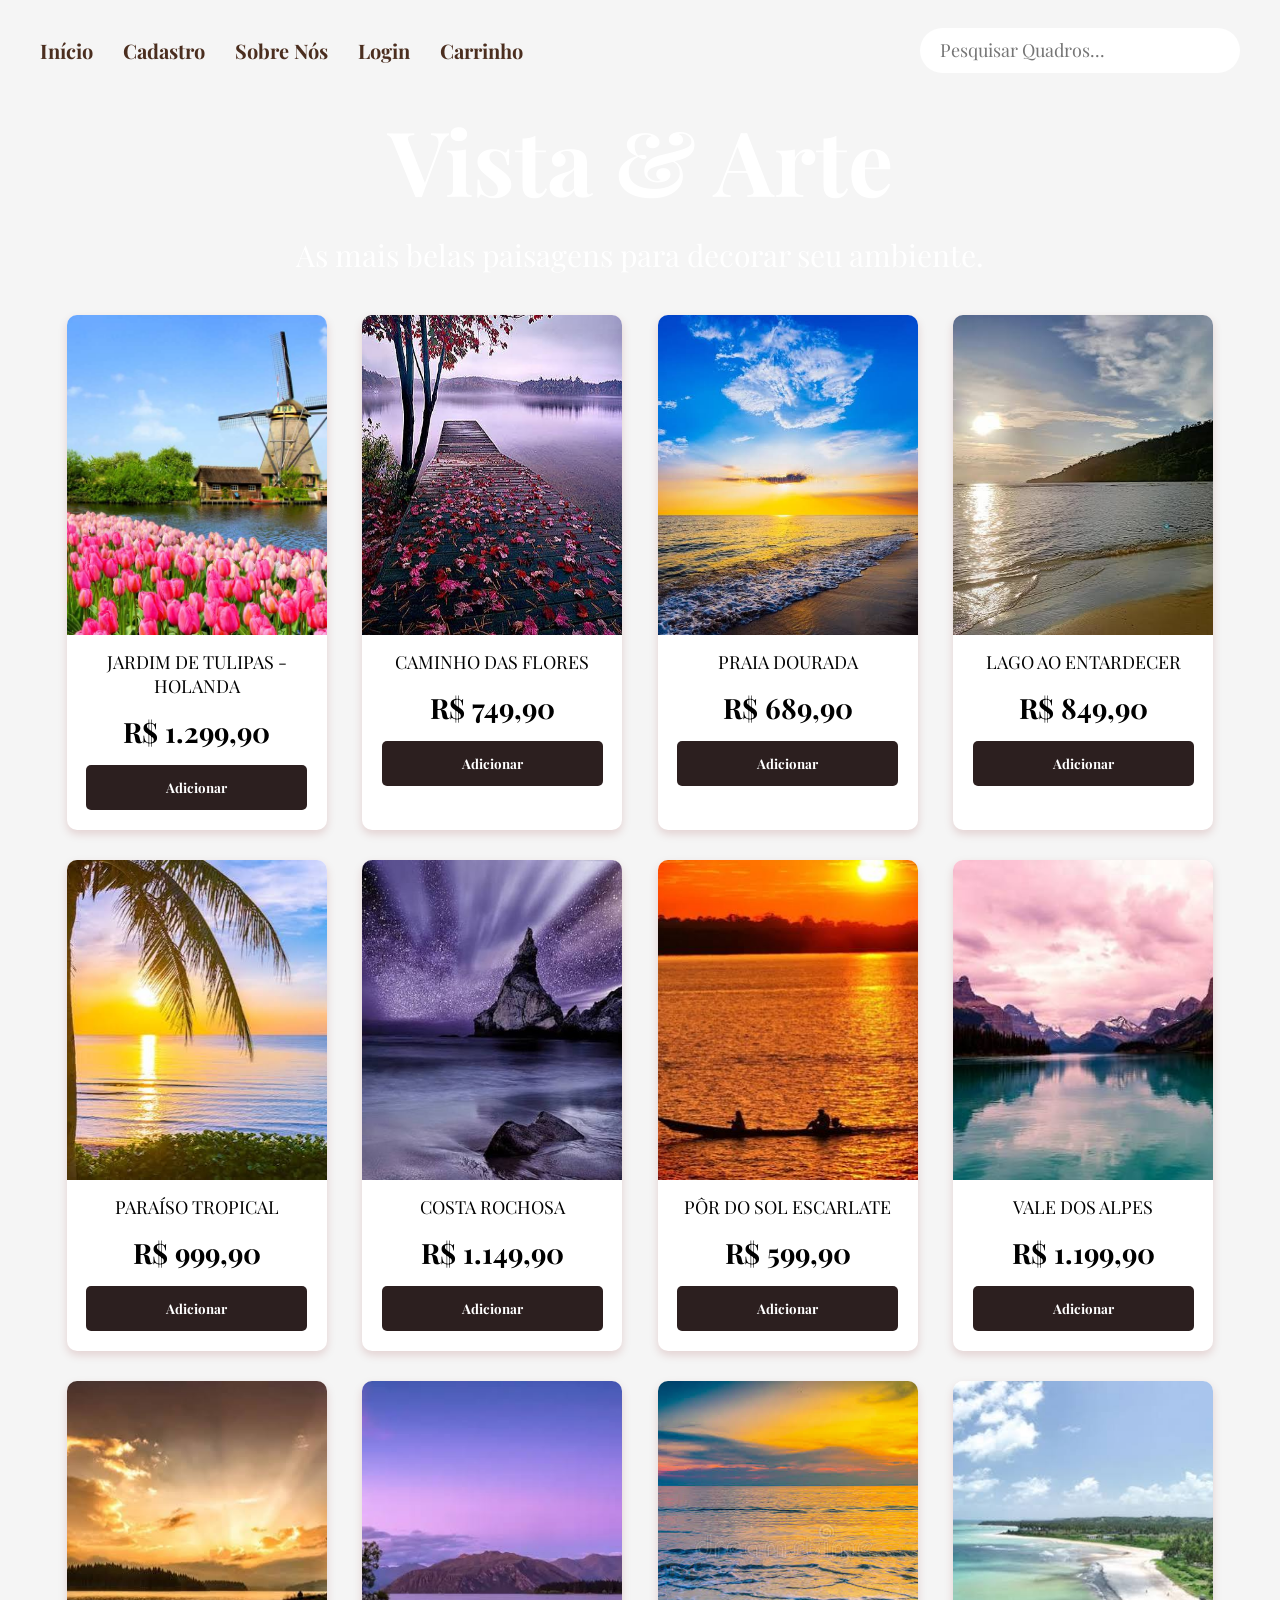
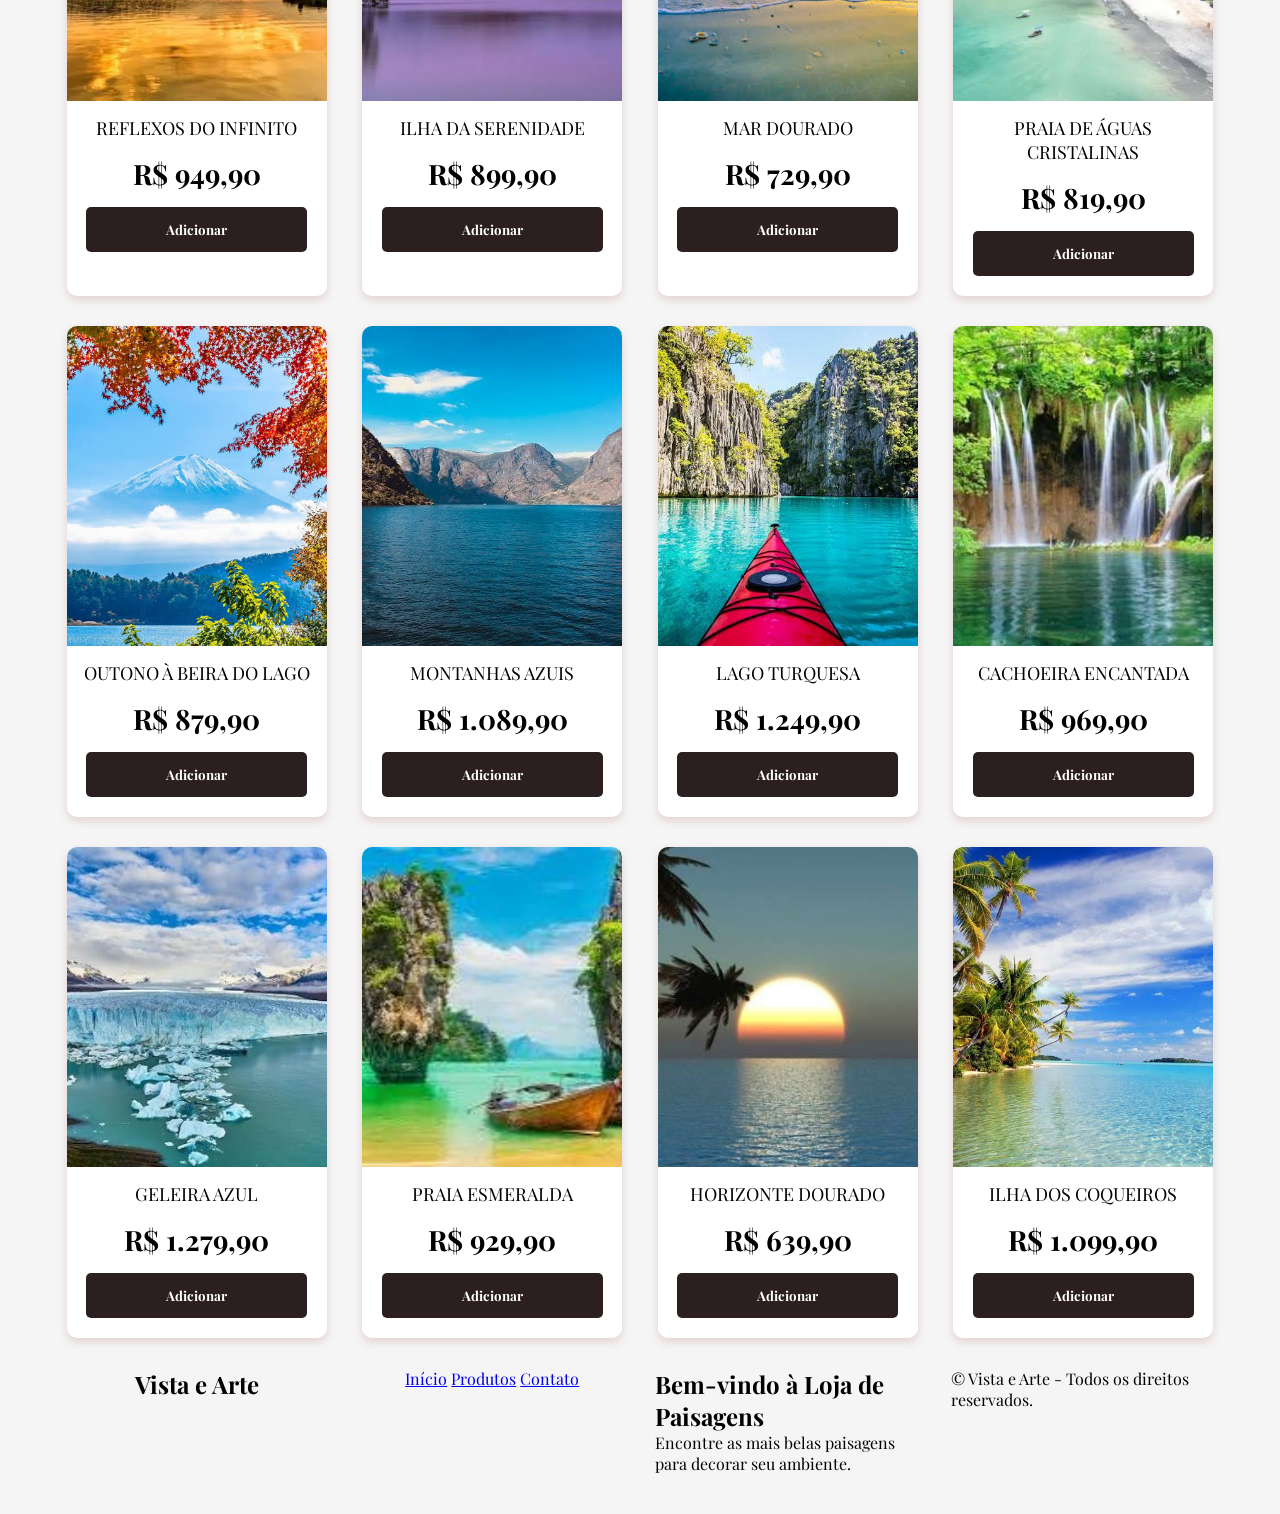
==== index.html @ 089084d5 "Resolvendo conflitos" ====
<!DOCTYPE html>
<html lang="pt-BR">

<head>
    <meta charset="UTF-8">
    <meta name="viewport" content="width=device-width, initial-scale=1.0">
    <title>Vista & Arte</title>

    <link rel="stylesheet" href="css/style_estrutura_pagina.css">
</head>

<body>

    <header id="cabecalho">

        
        <nav>
            <ul>
                <li><a href="index.html">Início</a></li>
                <li><a href="paginas/cadastro.html">Cadastro</a></li>
                <li><a href="paginas/sobrenos.html">Sobre Nós</a></li>
                <li><a href="paginas/login.html">Login</a></li>
                <li><a href="paginas/Carrinho.html">Carrinho</a></li>
            </ul>
        </nav>

        <div class="pesquisa-header">
            <input
                type="text"
                class="input-pesquisa"
                placeholder="Pesquisar Quadros...">
        </div>

    </header>

    <!-- Banner -->
    <section id="pesquisa">

        <div class="texto-banner">
            <h2>Vista & Arte</h2>
            <p>As mais belas paisagens para decorar seu ambiente.</p>
        </div>

    </section>

    <main>

        <section id="cards">
         
            <div class="card">
                <img src="imagens/Jardim de tulipas Holanda.jpg" alt="Jardim de Tulipas - Holanda">
                <p>Jardim de Tulipas - Holanda</p>
                <h2>R$ 1.299,90</h2>
                <button class="btn-add">Adicionar</button>
            </div>
            
            <div class="card">
                <img src="imagens/Caminho das Flores.jpg" alt="Caminho das Flores">
                <p>Caminho das Flores</p>
                <h2>R$ 749,90</h2>
                <button class="btn-add">Adicionar</button>
            </div>
            
            <div class="card">
                <img src="imagens/Praia Dourada.jpg" alt="Praia Dourada">
                <p>Praia Dourada</p>
                <h2>R$ 689,90</h2>
                <button class="btn-add">Adicionar</button>
            </div>
            
            <div class="card">
                <img src="imagens/Lago ao Entardecer.jpg" alt="Lago ao Entardecer">
                <p>Lago ao Entardecer</p>
                <h2>R$ 849,90</h2>
                <button class="btn-add">Adicionar</button>
            </div>
            
            <div class="card">
                <img src="imagens/Paraíso Tropical.jpg" alt="Paraíso Tropical">
                <p>Paraíso Tropical</p>
                <h2>R$ 999,90</h2>
                <button class="btn-add">Adicionar</button>
            </div>
            
            <div class="card">
                <img src="imagens/Costa Rochosa.jpg" alt="Costa Rochosa">
                <p>Costa Rochosa</p>
                <h2>R$ 1.149,90</h2>
                <button class="btn-add">Adicionar</button>
            </div>
            <div class="card">
                <img src="imagens/Pôr do Sol Escarlate.jpg" alt="Pôr do Sol Escarlate">
                <p>Pôr do Sol Escarlate</p>
                <h2>R$ 599,90</h2>
                <button class="btn-add">Adicionar</button>
            </div>
            
            <div class="card">
                <img src="imagens/Vale dos Alpes.jpg" alt="Vale dos Alpes">
                <p>Vale dos Alpes</p>
                <h2>R$ 1.199,90</h2>
                <button class="btn-add">Adicionar</button>
            </div>
            
            <div class="card">
                <img src="imagens/Reflexos do Infinito.jpg" alt="Reflexos do Infinito">
                <p>Reflexos do Infinito</p>
                <h2>R$ 949,90</h2>
                <button class="btn-add">Adicionar</button>
            </div>
            
            <div class="card">
                <img src="imagens/Ilha da Serenidade.jpg" alt="Ilha da Serenidade">
                <p>Ilha da Serenidade</p>
                <h2>R$ 899,90</h2>
                <button class="btn-add">Adicionar</button>
            </div>
            
            <div class="card">
                <img src="imagens/Mar Dourado.jpg" alt="Mar Dourado">
                <p>Mar Dourado</p>
                <h2>R$ 729,90</h2>
                <button class="btn-add">Adicionar</button>
            </div>
            
            <div class="card">
                <img src="imagens/Praia de Águas Cristalinas.jpg" alt="Praia de Águas Cristalinas">
                <p>Praia de Águas Cristalinas</p>
                <h2>R$ 819,90</h2>
                <button class="btn-add">Adicionar</button>
            </div>
            
            <div class="card">
                <img src="imagens/Outono à Beira do Lago.jpg" alt="Outono à Beira do Lago">
                <p>Outono à Beira do Lago</p>
                <h2>R$ 879,90</h2>
                <button class="btn-add">Adicionar</button>
            </div>
            
            <div class="card">
                <img src="imagens/Montanhas Azuis.jpg" alt="Montanhas Azuis">
                <p>Montanhas Azuis</p>
                <h2>R$ 1.089,90</h2>
                <button class="btn-add">Adicionar</button>
            </div>
            
            <div class="card">
                <img src="imagens/Lago Turquesa.jpg" alt="Lago Turquesa">
                <p>Lago Turquesa</p>
                <h2>R$ 1.249,90</h2>
                <button class="btn-add">Adicionar</button>
            </div>
            
            <div class="card">
                <img src="imagens/Cachoeira Encantada.jpg" alt="Cachoeira Encantada">
                <p>Cachoeira Encantada</p>
                <h2>R$ 969,90</h2>
                <button class="btn-add">Adicionar</button>
            </div>
            
            <div class="card">
                <img src="imagens/Geleira Azul.jpg" alt="Geleira Azul">
                <p>Geleira Azul</p>
                <h2>R$ 1.279,90</h2>
                <button class="btn-add">Adicionar</button>
            </div>
            
            <div class="card">
                <img src="imagens/Praia Esmeralda.jpg" alt="Praia Esmeralda">
                <p>Praia Esmeralda</p>
                <h2>R$ 929,90</h2>
                <button class="btn-add">Adicionar</button>
            </div>
            
            <div class="card">
                <img src="imagens/Horizonte Dourado.jpg" alt="Horizonte Dourado">
                <p>Horizonte Dourado</p>
                <h2>R$ 639,90</h2>
                <button class="btn-add">Adicionar</button>
            </div>
            
            <div class="card">
                <img src="imagens/Ilha dos Coqueiros.jpg" alt="Ilha dos Coqueiros">
                <p>Ilha dos Coqueiros</p>
                <h2>R$ 1.099,90</h2>
                <button class="btn-add">Adicionar</button>
            </div>
           
            
            <h1>Vista e Arte</h1>

            <nav>
                <a href="#">Início</a>
                <a href="#">Produtos</a>
                <a href="#">Contato</a>
            </nav>
            </header>

            <main>
                <section class="banner">
                    <h2>Bem-vindo à Loja de Paisagens</h2>
                    <p>Encontre as mais belas paisagens para decorar seu ambiente.</p>
                </section>

                <section class="produtos">
                </section>
            </main>

            <footer>
                <p>&copy; Vista e Arte - Todos os direitos reservados.</p>
            </footer>

            <script src="js/script.js"></script>
</body>

</html>
---- css/style_estrutura_pagina.css ----
/* IMPORTANDO A FONTE DO GOOGLE */
@import url('https://fonts.googleapis.com/css2?family=Playfair+Display:wght@400;700&display=swap');

/* CONFIGURAÇÕES GERAIS */
*{
    margin: 0;
    padding: 0;
    box-sizing: border-box;
    font-family: "Playfair Display", serif;
}

/* VARIÁVEIS */
:root{
    --cor01:#2c1f1f;
    --cor02:#575b99;
    --cor03:#4b32a3;
    --branca:#ffffff;
}

/* BODY */
body{
    background-color: #f5f5f5;
}

/* CONTAINER PRINCIPAL */
#geral{
    width: 100%;
    display: flex;
    flex-direction: column;
    align-items: center;
}

/* CABEÇALHO */
#cabecalho{
    width: 100%;
    height: 100px;
    padding: 20px 40px;
    display: flex;
    justify-content: space-between;
    align-items: center;
}

/* MENU */
#menu ul{
    display: flex;
    align-items: center;
    gap: 30px;
    list-style: none;
}

#menu ul img{
    width: 25px;
    height: 25px;
}

#menu a{
    text-decoration: none;
    color: var(--cor01);
    text-transform: uppercase;
    font-size: 1.1em;
    font-weight: bold;
}

#menu a:hover{
    color: var(--cor03);
}

;
#pesquisa{
    width: 100%;
    height: 300px;
    background: rgb(45, 85, 72);

    display: flex;
    justify-content: center;
    align-items: center;
    flex-direction: column;
}
.texto-banner{
    text-align: center;
}

.texto-banner h2{
    color: white;
    font-size: 90px;
    font-weight: bold;
    margin-bottom: 15px;
}

.texto-banner p{
    color: white;
    font-size: 30px;
}

/* CARDS */
#cards{
    width: 90%;
    max-width: 1400px;
    margin: 40px auto;

    display: grid;
    grid-template-columns: repeat(4,1fr);
    gap: 30px;

    justify-items: center;
}

/* CARD */
.card{
    width: 260px;
    background: rgb(255, 255, 255);
    border-radius: 10px;
    overflow: hidden;
    box-shadow: 0 4px 10px rgba(126, 10, 10, 0.15);
    transition: .3s;

    display: flex;
    flex-direction: column;
    align-items: center;
}

.card:hover{
    transform: translateY(-5px);
}

/* IMAGENS */
.card img{
    width: 100%;
    height: 320px;
    object-fit: cover;
    display: block;
}

/* NOME */
.card p{
    width: 100%;
    padding: 15px;
    text-align: center;
    font-size: 18px;
    text-transform: uppercase;
}

/* PREÇO */
.card h2{
    color: #000;
    margin-bottom: 15px;
    font-size: 28px;
}

/* BOTÃO */
.card button{
    width: 85%;
    height: 45px;
    margin-bottom: 20px;
    border: none;
    border-radius: 5px;
    background: var(--cor01);
    color: white;
    font-weight: bold;
    cursor: pointer;
    transition: .3s;
}

.card button:hover{
    background: var(--cor03);
}

/* RODAPÉ */
#rodape{
    width: 100%;
    height: 180px;
    margin-top: 40px;
    background: rgb(78, 83, 90);

    display: flex;
    justify-content: center;
    align-items: center;

    color: rgb(255, 255, 255);
    font-size: 20px;
}
header h1{
    text-align: center;
    font-size: 50px;
    color: #4b2e1f;
    margin: 20px 0;
}
nav ul{
    display: flex;
    justify-content: center;
    list-style: none;
    gap: 30px;
}

nav ul li a{
    text-decoration: none;
    color: #4b2e1f;
    font-size: 20px;
    font-weight: bold;
}
.pesquisa-header input{
    width: 320px;
    height: 45px;
    padding: 10px 20px;
    border: none;
    border-radius: 30px;
    font-size: 18px;
    outline: none;
}
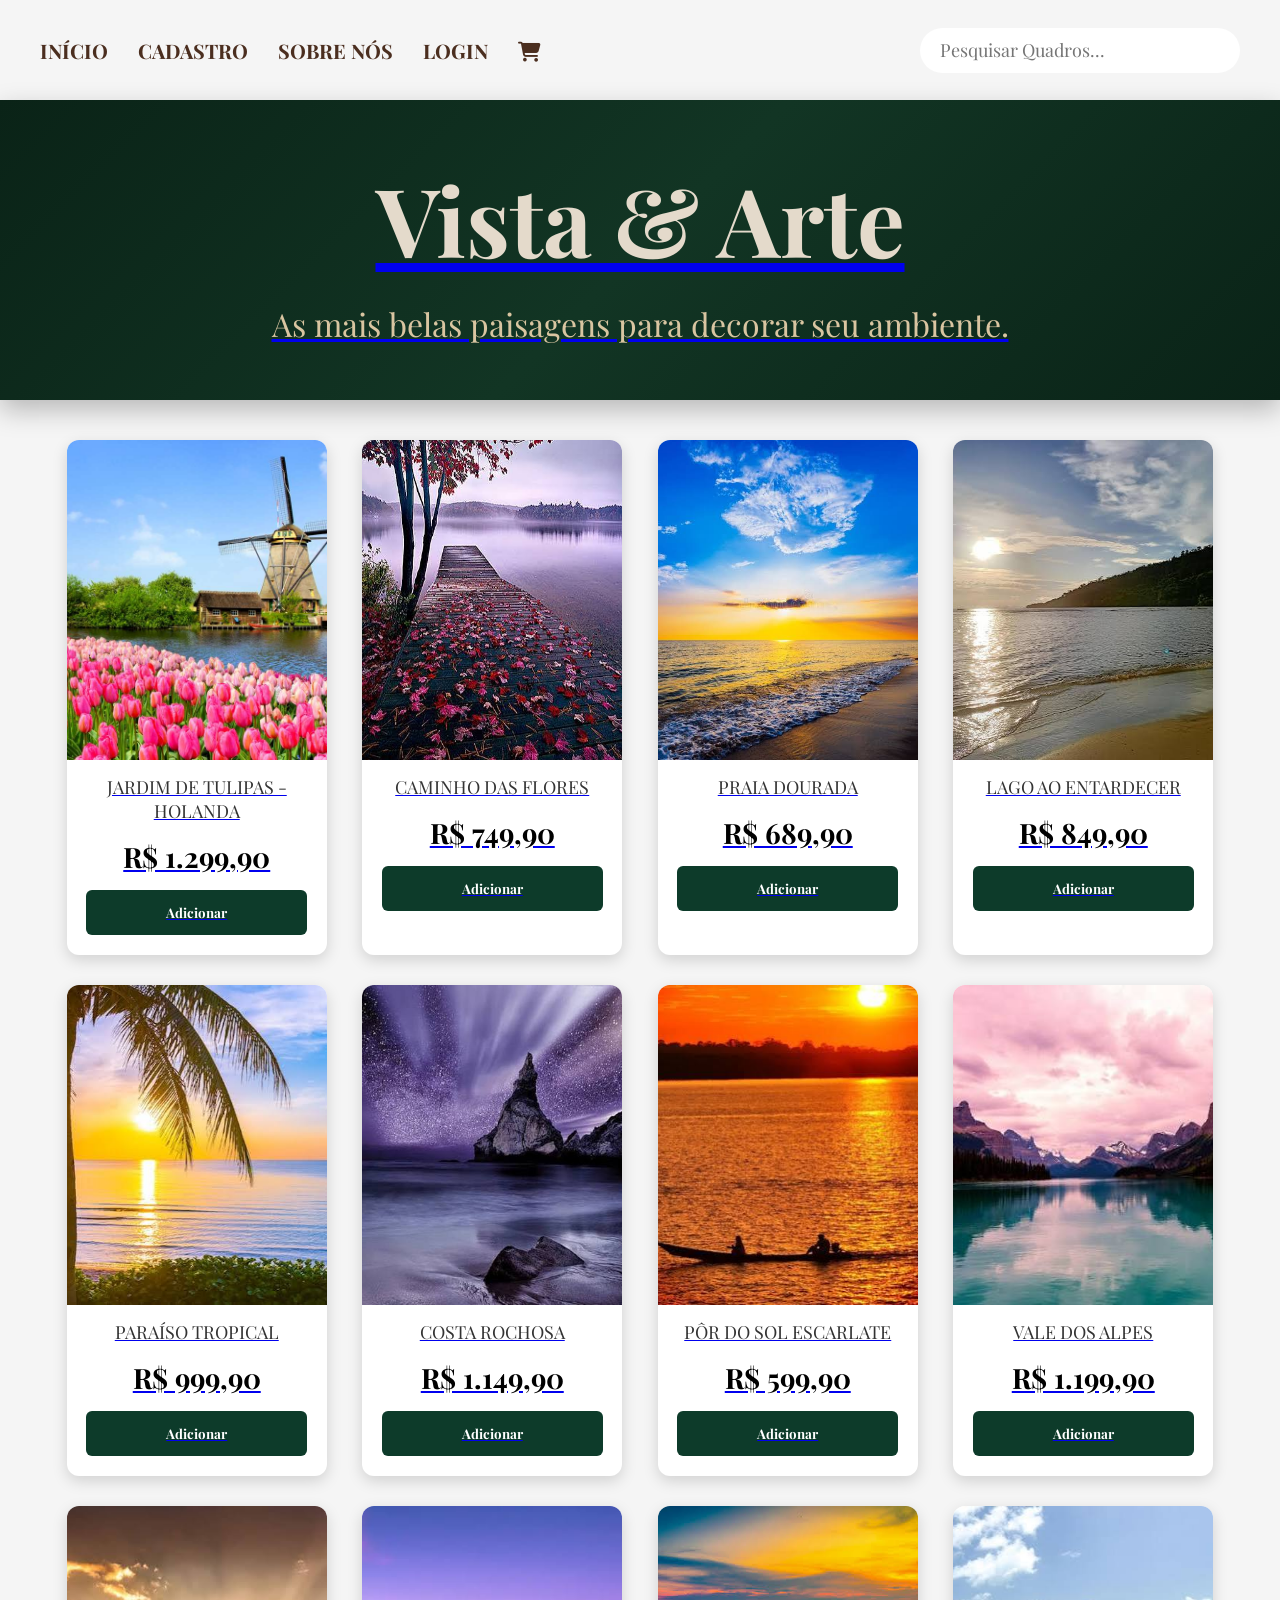
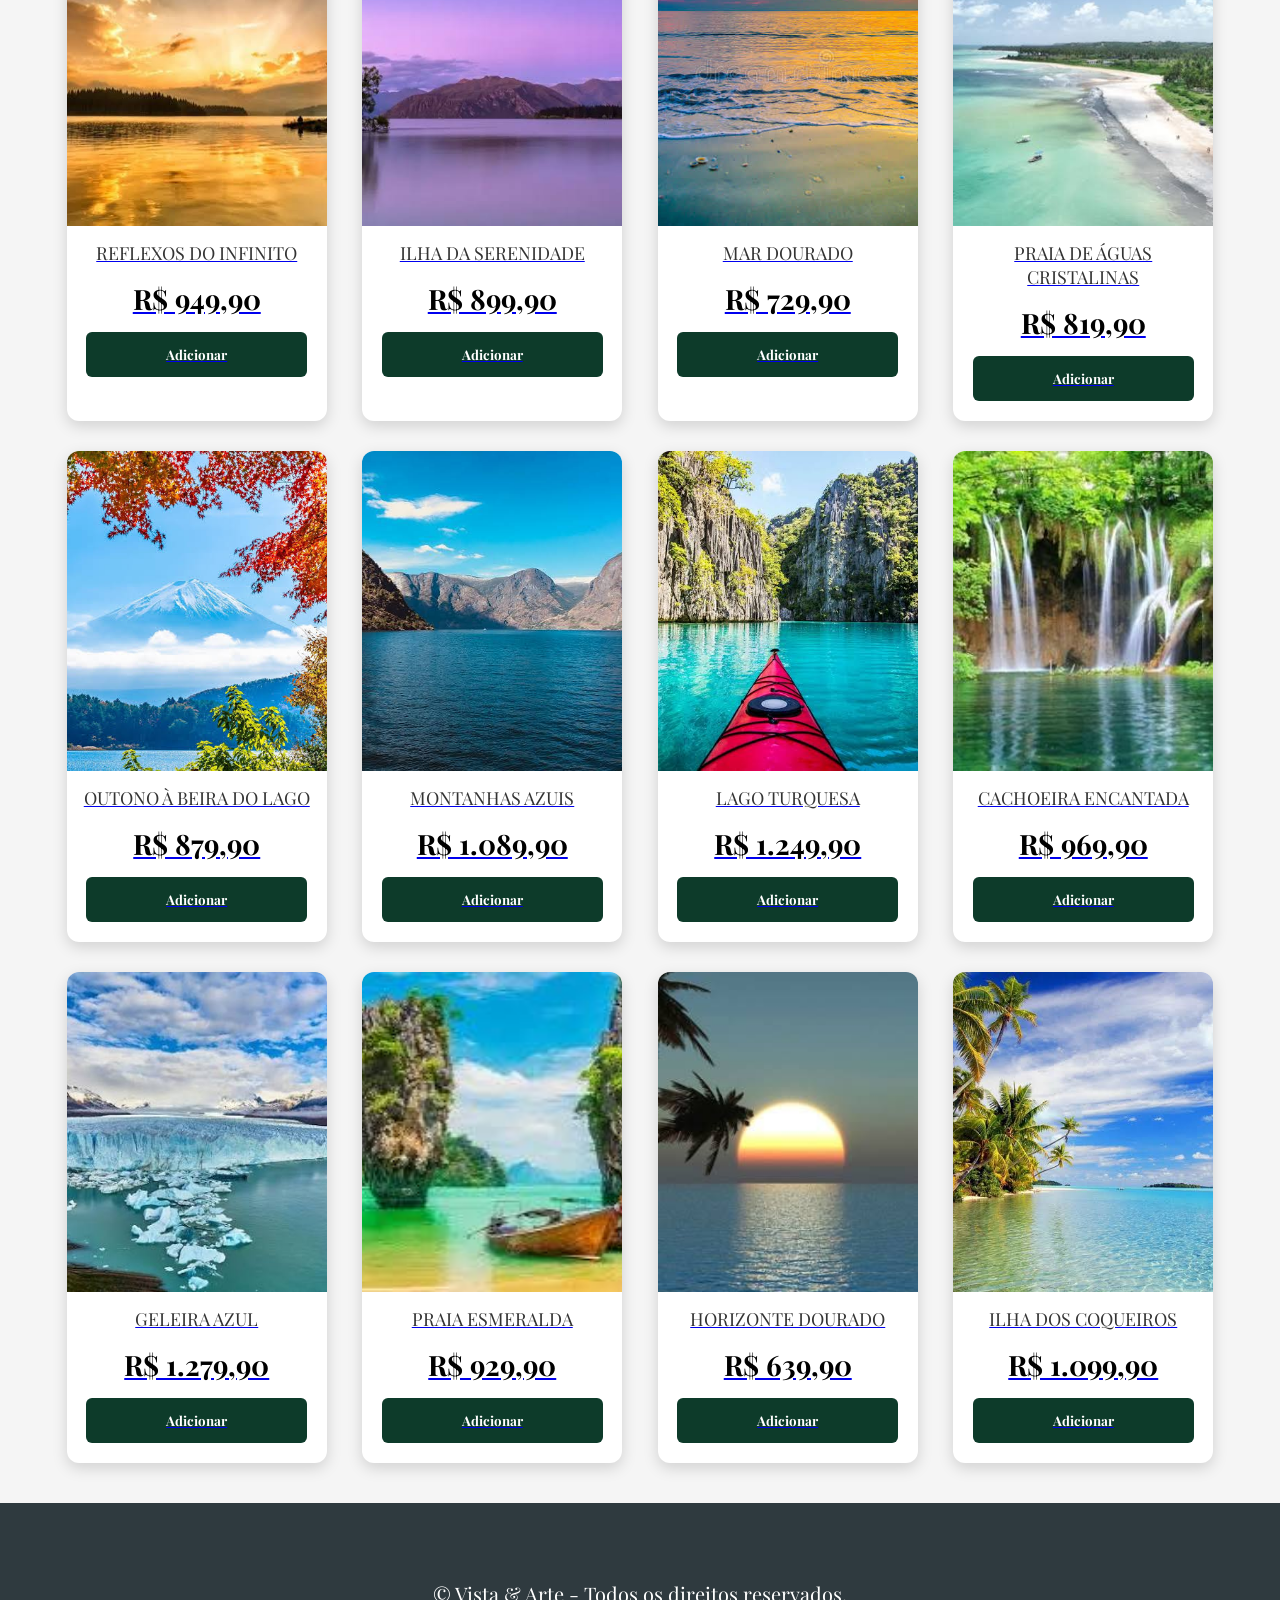
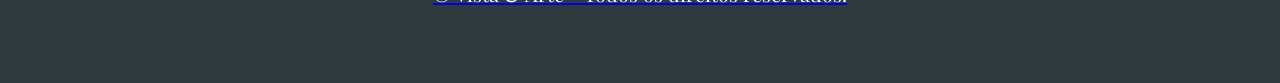
==== commit 6938ad34: "criado textos e alteraoes concluidas" ====
--- a/index.html
+++ b/index.html
@@ -7,20 +7,28 @@
     <title>Vista & Arte</title>
 
     <link rel="stylesheet" href="css/style_estrutura_pagina.css">
+    <link rel="stylesheet" href="https://cdnjs.cloudflare.com/ajax/libs/font-awesome/6.7.2/css/all.min.css">
 </head>
 
+</head>
+
 <body>
 
+    <!-- CABEÇALHO -->
     <header id="cabecalho">
 
-        
-        <nav>
+        <nav id="menu">
             <ul>
                 <li><a href="index.html">Início</a></li>
                 <li><a href="paginas/cadastro.html">Cadastro</a></li>
                 <li><a href="paginas/sobrenos.html">Sobre Nós</a></li>
                 <li><a href="paginas/login.html">Login</a></li>
-                <li><a href="paginas/Carrinho.html">Carrinho</a></li>
+
+                <li>
+                    <a href="paginas/carrinho.html">
+                       
+                        <i class="fa-solid fa-cart-shopping"></i>
+                </li>
             </ul>
         </nav>
 
@@ -33,7 +41,7 @@
 
     </header>
 
-    <!-- Banner -->
+    <!-- BANNER -->
     <section id="pesquisa">
 
         <div class="texto-banner">
@@ -43,175 +51,162 @@
 
     </section>
 
+    <!-- CONTEÚDO -->
     <main>
 
         <section id="cards">
-         
+
             <div class="card">
                 <img src="imagens/Jardim de tulipas Holanda.jpg" alt="Jardim de Tulipas - Holanda">
                 <p>Jardim de Tulipas - Holanda</p>
                 <h2>R$ 1.299,90</h2>
                 <button class="btn-add">Adicionar</button>
             </div>
-            
+
             <div class="card">
                 <img src="imagens/Caminho das Flores.jpg" alt="Caminho das Flores">
                 <p>Caminho das Flores</p>
                 <h2>R$ 749,90</h2>
                 <button class="btn-add">Adicionar</button>
             </div>
-            
+
             <div class="card">
                 <img src="imagens/Praia Dourada.jpg" alt="Praia Dourada">
                 <p>Praia Dourada</p>
                 <h2>R$ 689,90</h2>
                 <button class="btn-add">Adicionar</button>
             </div>
-            
+
             <div class="card">
                 <img src="imagens/Lago ao Entardecer.jpg" alt="Lago ao Entardecer">
                 <p>Lago ao Entardecer</p>
                 <h2>R$ 849,90</h2>
                 <button class="btn-add">Adicionar</button>
             </div>
-            
+
             <div class="card">
                 <img src="imagens/Paraíso Tropical.jpg" alt="Paraíso Tropical">
                 <p>Paraíso Tropical</p>
                 <h2>R$ 999,90</h2>
                 <button class="btn-add">Adicionar</button>
             </div>
-            
+
             <div class="card">
                 <img src="imagens/Costa Rochosa.jpg" alt="Costa Rochosa">
                 <p>Costa Rochosa</p>
                 <h2>R$ 1.149,90</h2>
                 <button class="btn-add">Adicionar</button>
             </div>
+
             <div class="card">
                 <img src="imagens/Pôr do Sol Escarlate.jpg" alt="Pôr do Sol Escarlate">
                 <p>Pôr do Sol Escarlate</p>
                 <h2>R$ 599,90</h2>
                 <button class="btn-add">Adicionar</button>
             </div>
-            
+
             <div class="card">
                 <img src="imagens/Vale dos Alpes.jpg" alt="Vale dos Alpes">
                 <p>Vale dos Alpes</p>
                 <h2>R$ 1.199,90</h2>
                 <button class="btn-add">Adicionar</button>
             </div>
-            
+
             <div class="card">
                 <img src="imagens/Reflexos do Infinito.jpg" alt="Reflexos do Infinito">
                 <p>Reflexos do Infinito</p>
                 <h2>R$ 949,90</h2>
                 <button class="btn-add">Adicionar</button>
             </div>
-            
+
             <div class="card">
                 <img src="imagens/Ilha da Serenidade.jpg" alt="Ilha da Serenidade">
                 <p>Ilha da Serenidade</p>
                 <h2>R$ 899,90</h2>
                 <button class="btn-add">Adicionar</button>
             </div>
-            
+
             <div class="card">
                 <img src="imagens/Mar Dourado.jpg" alt="Mar Dourado">
                 <p>Mar Dourado</p>
                 <h2>R$ 729,90</h2>
                 <button class="btn-add">Adicionar</button>
             </div>
-            
+
             <div class="card">
                 <img src="imagens/Praia de Águas Cristalinas.jpg" alt="Praia de Águas Cristalinas">
                 <p>Praia de Águas Cristalinas</p>
                 <h2>R$ 819,90</h2>
                 <button class="btn-add">Adicionar</button>
             </div>
-            
+
             <div class="card">
                 <img src="imagens/Outono à Beira do Lago.jpg" alt="Outono à Beira do Lago">
                 <p>Outono à Beira do Lago</p>
                 <h2>R$ 879,90</h2>
                 <button class="btn-add">Adicionar</button>
             </div>
-            
+
             <div class="card">
                 <img src="imagens/Montanhas Azuis.jpg" alt="Montanhas Azuis">
                 <p>Montanhas Azuis</p>
                 <h2>R$ 1.089,90</h2>
                 <button class="btn-add">Adicionar</button>
             </div>
-            
+
             <div class="card">
                 <img src="imagens/Lago Turquesa.jpg" alt="Lago Turquesa">
                 <p>Lago Turquesa</p>
                 <h2>R$ 1.249,90</h2>
                 <button class="btn-add">Adicionar</button>
             </div>
-            
+
             <div class="card">
                 <img src="imagens/Cachoeira Encantada.jpg" alt="Cachoeira Encantada">
                 <p>Cachoeira Encantada</p>
                 <h2>R$ 969,90</h2>
                 <button class="btn-add">Adicionar</button>
             </div>
-            
+
             <div class="card">
                 <img src="imagens/Geleira Azul.jpg" alt="Geleira Azul">
                 <p>Geleira Azul</p>
                 <h2>R$ 1.279,90</h2>
                 <button class="btn-add">Adicionar</button>
             </div>
-            
+
             <div class="card">
                 <img src="imagens/Praia Esmeralda.jpg" alt="Praia Esmeralda">
                 <p>Praia Esmeralda</p>
                 <h2>R$ 929,90</h2>
                 <button class="btn-add">Adicionar</button>
             </div>
-            
+
             <div class="card">
                 <img src="imagens/Horizonte Dourado.jpg" alt="Horizonte Dourado">
                 <p>Horizonte Dourado</p>
                 <h2>R$ 639,90</h2>
                 <button class="btn-add">Adicionar</button>
             </div>
-            
+
             <div class="card">
                 <img src="imagens/Ilha dos Coqueiros.jpg" alt="Ilha dos Coqueiros">
                 <p>Ilha dos Coqueiros</p>
                 <h2>R$ 1.099,90</h2>
                 <button class="btn-add">Adicionar</button>
             </div>
-           
-            
-            <h1>Vista e Arte</h1>
-
-            <nav>
-                <a href="#">Início</a>
-                <a href="#">Produtos</a>
-                <a href="#">Contato</a>
-            </nav>
-            </header>
-
-            <main>
-                <section class="banner">
-                    <h2>Bem-vindo à Loja de Paisagens</h2>
-                    <p>Encontre as mais belas paisagens para decorar seu ambiente.</p>
-                </section>
-
-                <section class="produtos">
-                </section>
-            </main>
-
-            <footer>
-                <p>&copy; Vista e Arte - Todos os direitos reservados.</p>
-            </footer>
-
-            <script src="js/script.js"></script>
+
+        </section>
+
+    </main>
+
+    <!-- RODAPÉ -->
+    <footer id="rodape">
+        <p>&copy; Vista & Arte - Todos os direitos reservados.</p>
+    </footer>
+
+    <script src="js/script.js"></script>
+
 </body>
 
-</html>
-
+</html>
--- a/css/style_estrutura_pagina.css
+++ b/css/style_estrutura_pagina.css
@@ -11,9 +11,9 @@
 
 /* VARIÁVEIS */
 :root{
-    --cor01:#2c1f1f;
+    --cor01:#241f2c;
     --cor02:#575b99;
-    --cor03:#4b32a3;
+    --cor03:#684dca;
     --branca:#ffffff;
 }
 
@@ -55,149 +55,18 @@
 
 #menu a{
     text-decoration: none;
-    color: var(--cor01);
+    color: #4b2e1f;
     text-transform: uppercase;
-    font-size: 1.1em;
+    font-size:35 px;
     font-weight: bold;
+    transition: .3s;
 }
 
 #menu a:hover{
-    color: var(--cor03);
-}
-
-;
-#pesquisa{
-    width: 100%;
-    height: 300px;
-    background: rgb(45, 85, 72);
-
-    display: flex;
-    justify-content: center;
-    align-items: center;
-    flex-direction: column;
-}
-.texto-banner{
-    text-align: center;
-}
-
-.texto-banner h2{
-    color: white;
-    font-size: 90px;
-    font-weight: bold;
-    margin-bottom: 15px;
-}
-
-.texto-banner p{
-    color: white;
-    font-size: 30px;
-}
-
-/* CARDS */
-#cards{
-    width: 90%;
-    max-width: 1400px;
-    margin: 40px auto;
-
-    display: grid;
-    grid-template-columns: repeat(4,1fr);
-    gap: 30px;
-
-    justify-items: center;
-}
-
-/* CARD */
-.card{
-    width: 260px;
-    background: rgb(255, 255, 255);
-    border-radius: 10px;
-    overflow: hidden;
-    box-shadow: 0 4px 10px rgba(126, 10, 10, 0.15);
-    transition: .3s;
-
-    display: flex;
-    flex-direction: column;
-    align-items: center;
-}
-
-.card:hover{
-    transform: translateY(-5px);
-}
-
-/* IMAGENS */
-.card img{
-    width: 100%;
-    height: 320px;
-    object-fit: cover;
-    display: block;
-}
-
-/* NOME */
-.card p{
-    width: 100%;
-    padding: 15px;
-    text-align: center;
-    font-size: 18px;
-    text-transform: uppercase;
-}
-
-/* PREÇO */
-.card h2{
-    color: #000;
-    margin-bottom: 15px;
-    font-size: 28px;
-}
-
-/* BOTÃO */
-.card button{
-    width: 85%;
-    height: 45px;
-    margin-bottom: 20px;
-    border: none;
-    border-radius: 5px;
-    background: var(--cor01);
-    color: white;
-    font-weight: bold;
-    cursor: pointer;
-    transition: .3s;
-}
-
-.card button:hover{
-    background: var(--cor03);
-}
-
-/* RODAPÉ */
-#rodape{
-    width: 100%;
-    height: 180px;
-    margin-top: 40px;
-    background: rgb(78, 83, 90);
-
-    display: flex;
-    justify-content: center;
-    align-items: center;
-
-    color: rgb(255, 255, 255);
-    font-size: 20px;
-}
-header h1{
-    text-align: center;
-    font-size: 50px;
-    color: #4b2e1f;
-    margin: 20px 0;
-}
-nav ul{
-    display: flex;
-    justify-content: center;
-    list-style: none;
-    gap: 30px;
-}
-
-nav ul li a{
-    text-decoration: none;
-    color: #4b2e1f;
-    font-size: 20px;
-    font-weight: bold;
-}
+    color: #8b5e3c;
+}
+
+/* CAMPO DE PESQUISA */
 .pesquisa-header input{
     width: 320px;
     height: 45px;
@@ -207,3 +76,176 @@
     font-size: 18px;
     outline: none;
 }
+
+/* ===========================
+   BANNER PRINCIPAL
+=========================== */
+
+#pesquisa{
+    width: 100%;
+    height: 300px;
+
+    background: linear-gradient(135deg, #0a2317 0%, #123524 50%, #0a2317 100%);
+
+    display: flex;
+    justify-content: center;
+    align-items: center;
+    flex-direction: column;
+
+    box-shadow: 0 10px 25px rgba(0,0,0,.25);
+}
+
+.texto-banner{
+    text-align: center;
+}
+
+.texto-banner h2{
+    color: #e4dacb;
+    font-size: 95px;
+    font-weight: bold;
+    margin-bottom: 20px;
+}
+
+.texto-banner p{
+    color: #d9c5a1;
+    font-size: 32px;
+}
+
+.texto-banner::after{
+    display:block;
+    color:#c6a15b;
+    font-size:24px;
+    margin-top:15px;
+}
+
+/* CARDS */
+
+#cards{
+    width: 90%;
+    max-width: 1400px;
+    margin: 40px auto;
+
+    display: grid;
+    grid-template-columns: repeat(4,1fr);
+    gap: 30px;
+
+    justify-items: center;
+}
+
+/* CARD */
+
+.card{
+    width: 260px;
+    background: #ffffff;
+    border-radius: 12px;
+    overflow: hidden;
+    box-shadow: 0 5px 15px rgba(0,0,0,.15);
+    transition: .3s;
+
+    display: flex;
+    flex-direction: column;
+    align-items: center;
+}
+
+.card:hover{
+    transform: translateY(-8px);
+}
+
+/* IMAGENS */
+
+.card img{
+    width: 100%;
+    height: 320px;
+    object-fit: cover;
+    display: block;
+}
+
+/* NOME */
+
+.card p{
+    width: 100%;
+    padding: 15px;
+    text-align: center;
+    font-size: 18px;
+    text-transform: uppercase;
+    color:#333;
+}
+
+/* PREÇO */
+
+.card h2{
+    color:#000;
+    margin-bottom:15px;
+    font-size:28px;
+}
+
+/* BOTÃO */
+
+.card button{
+    width:85%;
+    height:45px;
+    margin-bottom:20px;
+    border:none;
+    border-radius:6px;
+    background:#0d3b2a;
+    color:#fff;
+    font-weight:bold;
+    cursor:pointer;
+    transition:.3s;
+}
+
+.card button:hover{
+    background:#1b5e44;
+}
+
+/* RODAPÉ */
+
+#rodape{
+    width:100%;
+    height:180px;
+    margin-top:40px;
+    background:#2f3a3f;
+
+    display:flex;
+    justify-content:center;
+    align-items:center;
+
+    color:white;
+    font-size:20px;
+}
+
+/* TÍTULO */ 
+header h1{
+    text-align:center;
+    font-size:50px;
+    color:#4b2e1f;
+    margin:20px 0;
+}
+
+/* MENU SECUNDÁRIO */
+
+nav ul{
+    display:flex;
+    justify-content:center;
+    list-style:none;
+    gap:30px;
+}
+
+nav ul li a{
+    text-decoration:none;
+    color:#4b2e1f;
+    font-size:20px;
+    font-weight:bold;
+}
+.carrinho{
+    width: 35px;
+    height: 35px;
+    object-fit: contain;
+    display: block;
+    cursor: pointer;
+    transition: transform .3s;
+}
+
+.carrinho:hover{
+    transform: scale(1.1);
+}
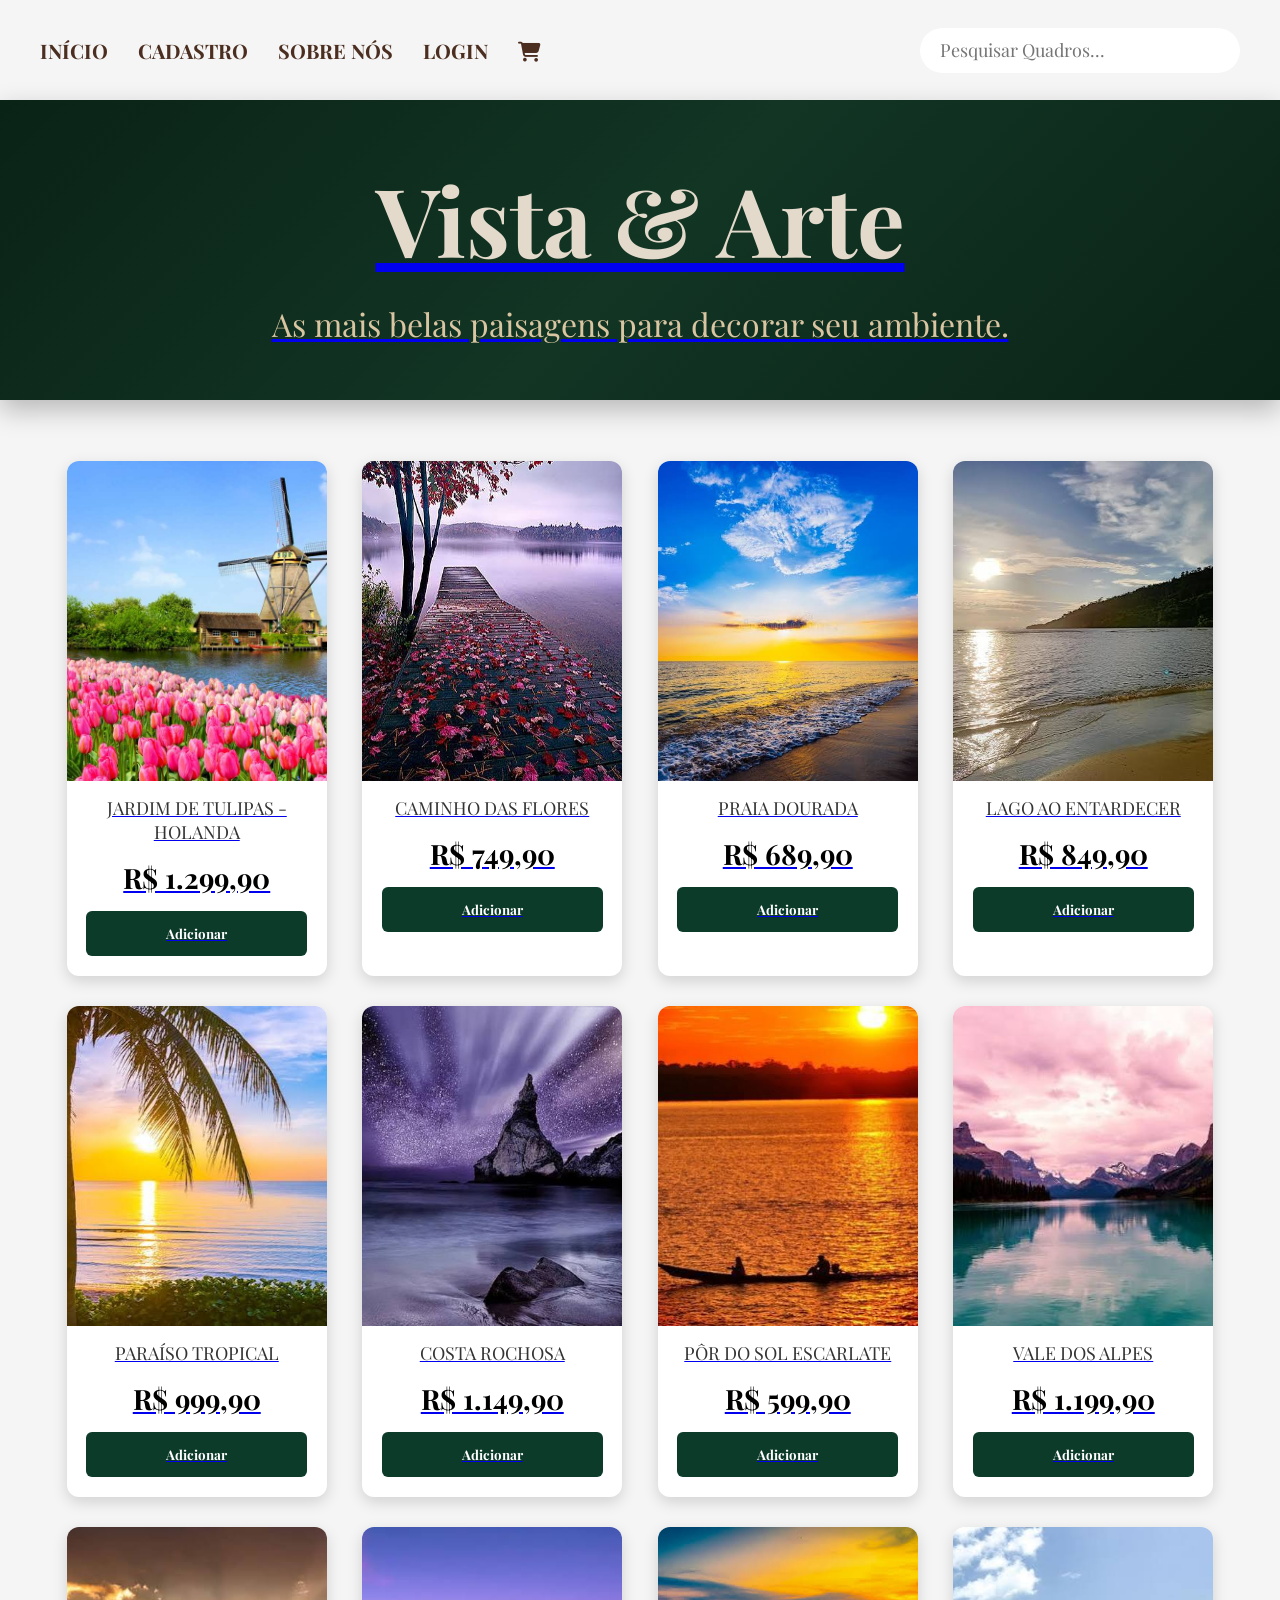
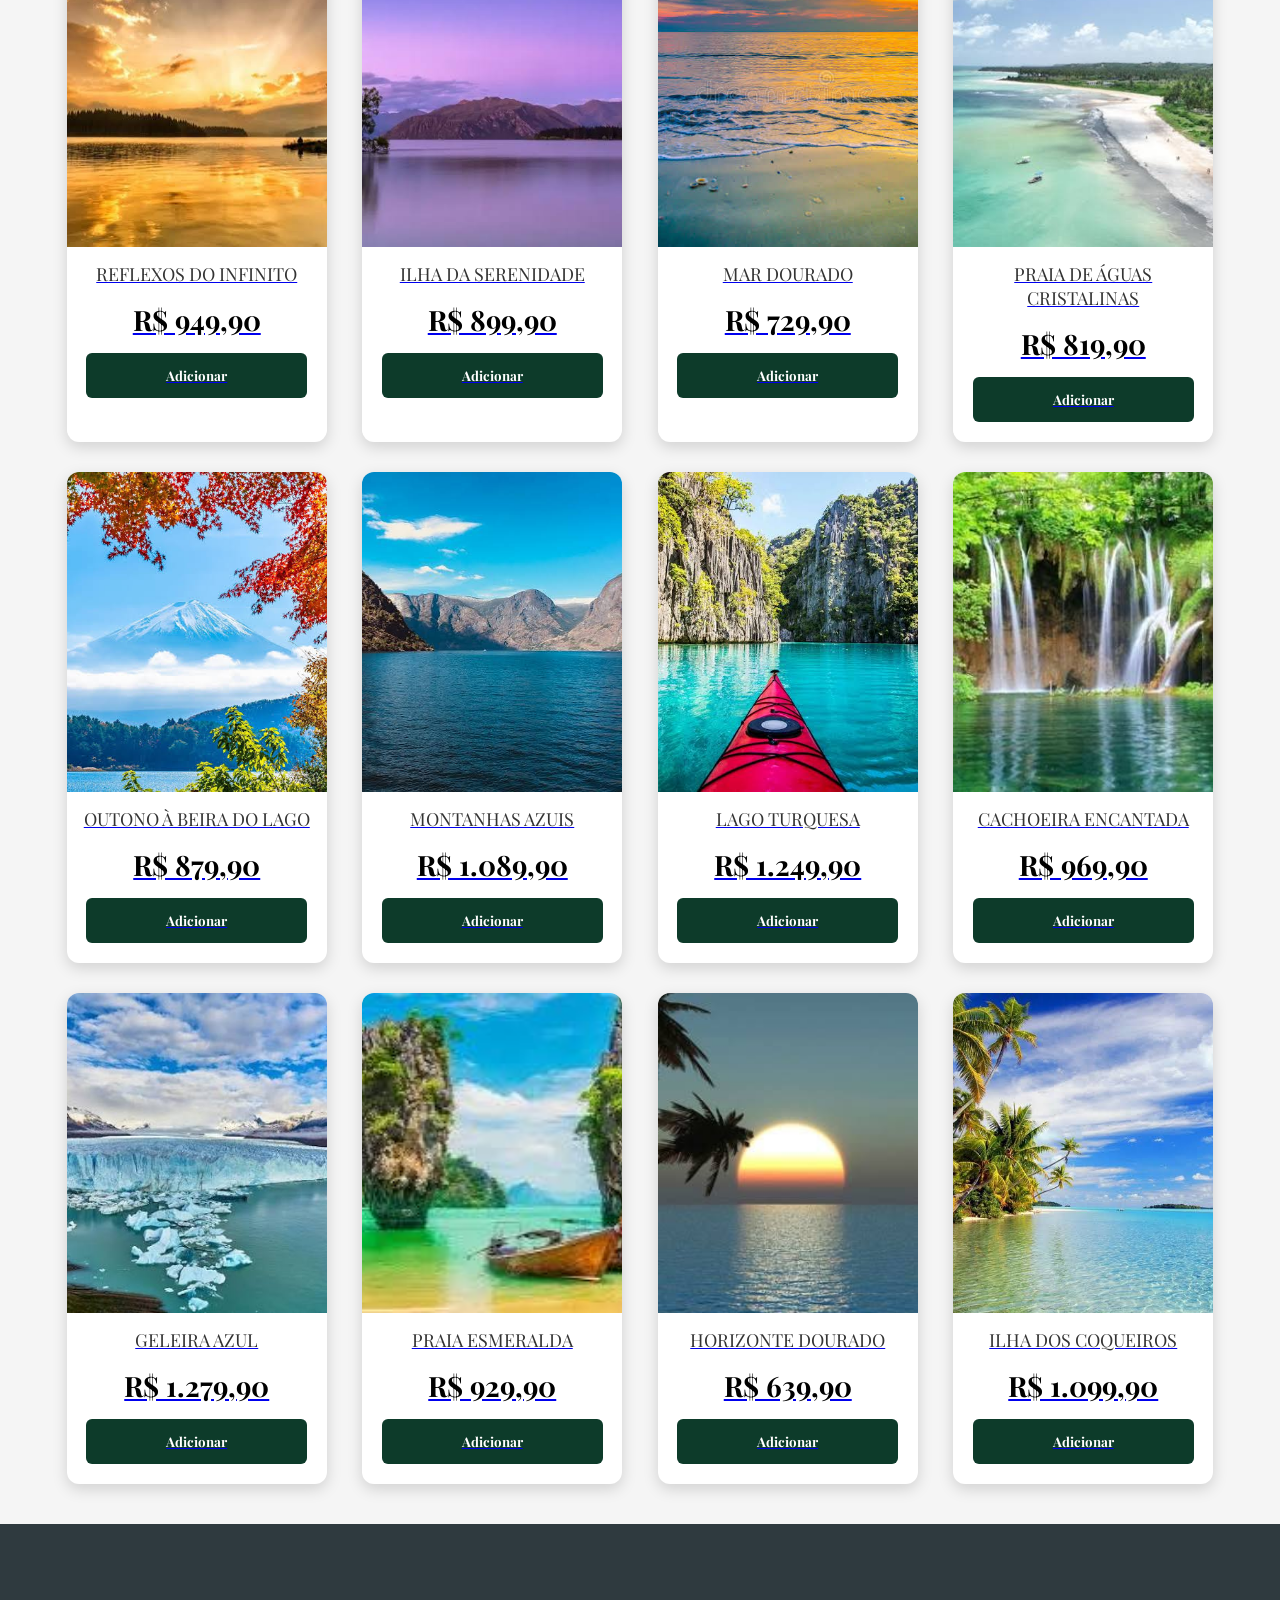
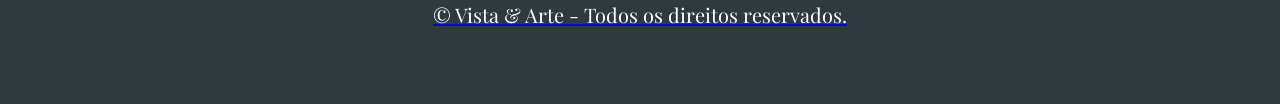
==== commit acdee322: "criado nosvos textos" ====
--- a/index.html
+++ b/index.html
@@ -50,6 +50,12 @@
         </div>
 
     </section>
+    <section id="secoes-produtos">
+        <ul id="menu-secoes">
+            <li></li>
+        </ul>
+    </section>
+
 
     <!-- CONTEÚDO -->
     <main>
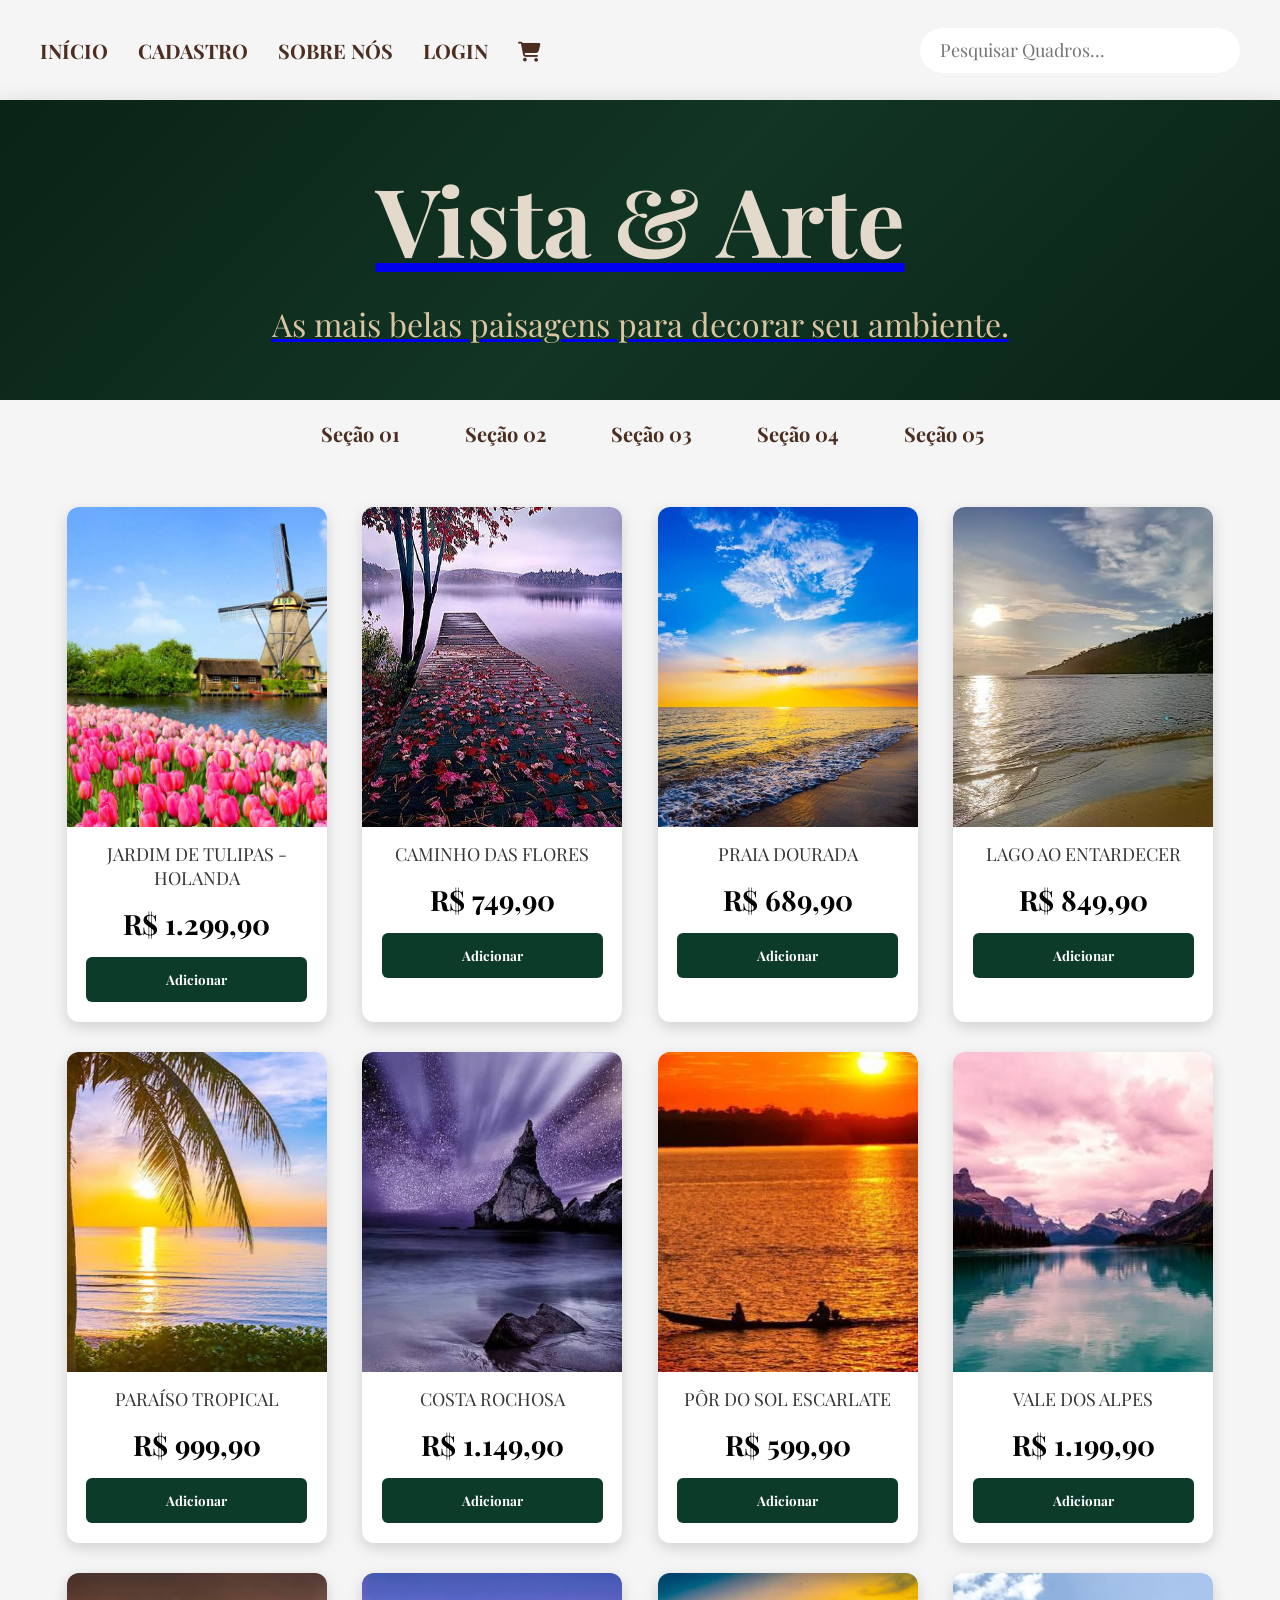
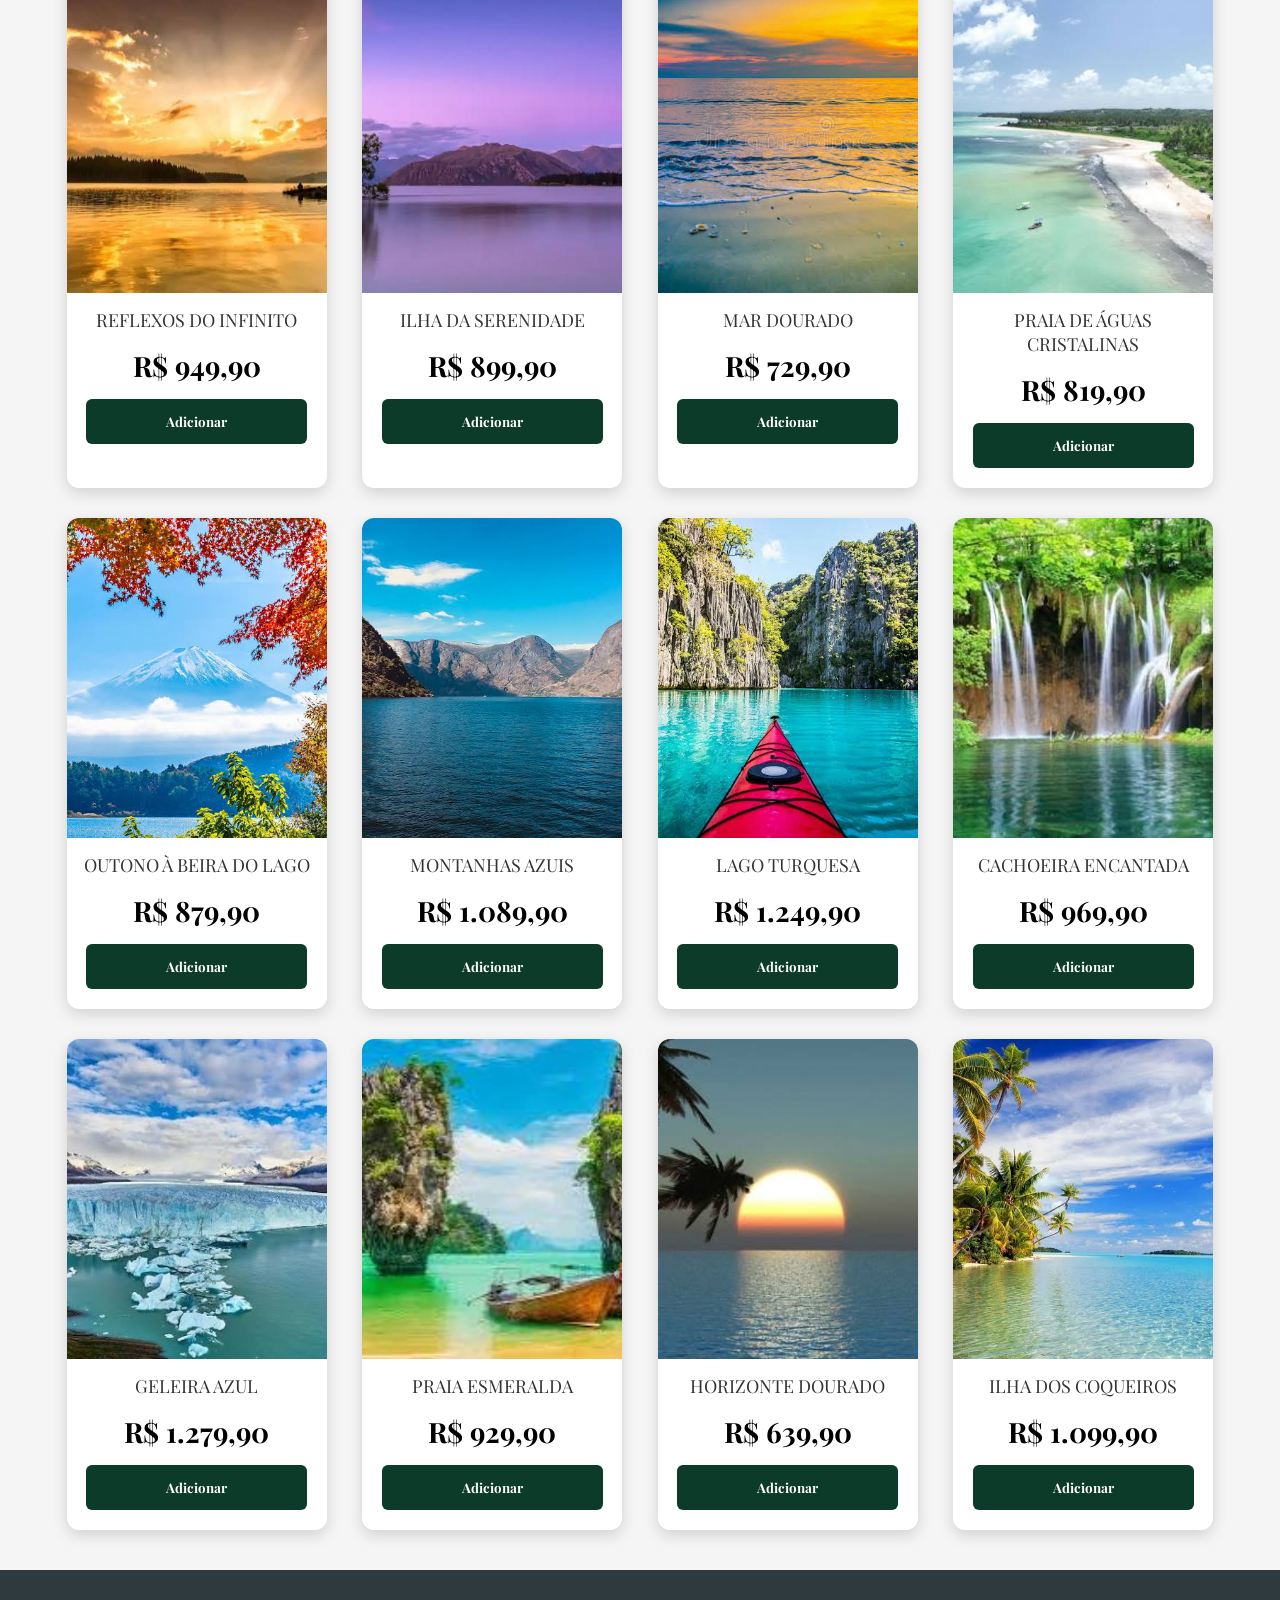
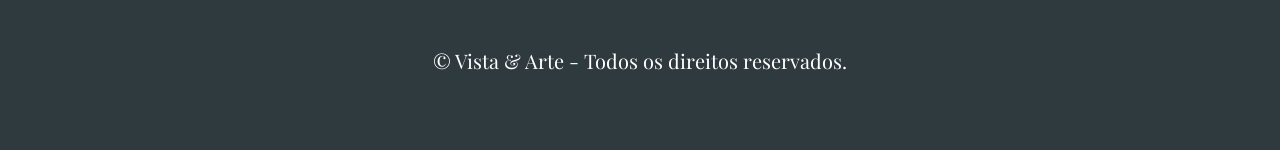
==== commit 1ca68e02: "adicionado novos textos" ====
--- a/index.html
+++ b/index.html
@@ -52,7 +52,11 @@
     </section>
     <section id="secoes-produtos">
         <ul id="menu-secoes">
-            <li></li>
+       <li><a href="#" class="lnk-secao">Seção 01</a></li>
+        <li><a href="#" class="lnk-secao">Seção 02</a></li>
+        <li><a href="#" class="lnk-secao">Seção 03</a></li>
+        <li><a href="#" class="lnk-secao">Seção 04</a></li>
+        <li><a href="#" class="lnk-secao">Seção 05</a></li>
         </ul>
     </section>
 
--- a/css/style_estrutura_pagina.css
+++ b/css/style_estrutura_pagina.css
@@ -248,4 +248,36 @@
 
 .carrinho:hover{
     transform: scale(1.1);
+}
+#secoes-produtos{
+    width: 100%;
+    padding: 20px 0;
+    background: #f5f5f5;
+}
+
+#menu-secoes{
+    display: flex;
+    justify-content: center;
+    align-items: center;
+    gap: 25px;
+    list-style: none;
+}
+
+#menu-secoes li{
+    list-style: none;
+}
+
+#menu-secoes .lnk-secao{
+    text-decoration: none;
+    color: #4b2e1f;
+    font-size: 20px;
+    font-weight: bold;
+    padding: 10px 20px;
+    border-radius: 8px;
+    transition: .3s;
+}
+
+#menu-secoes .lnk-secao:hover{
+    background: #0d3b2a;
+    color: white;
 }
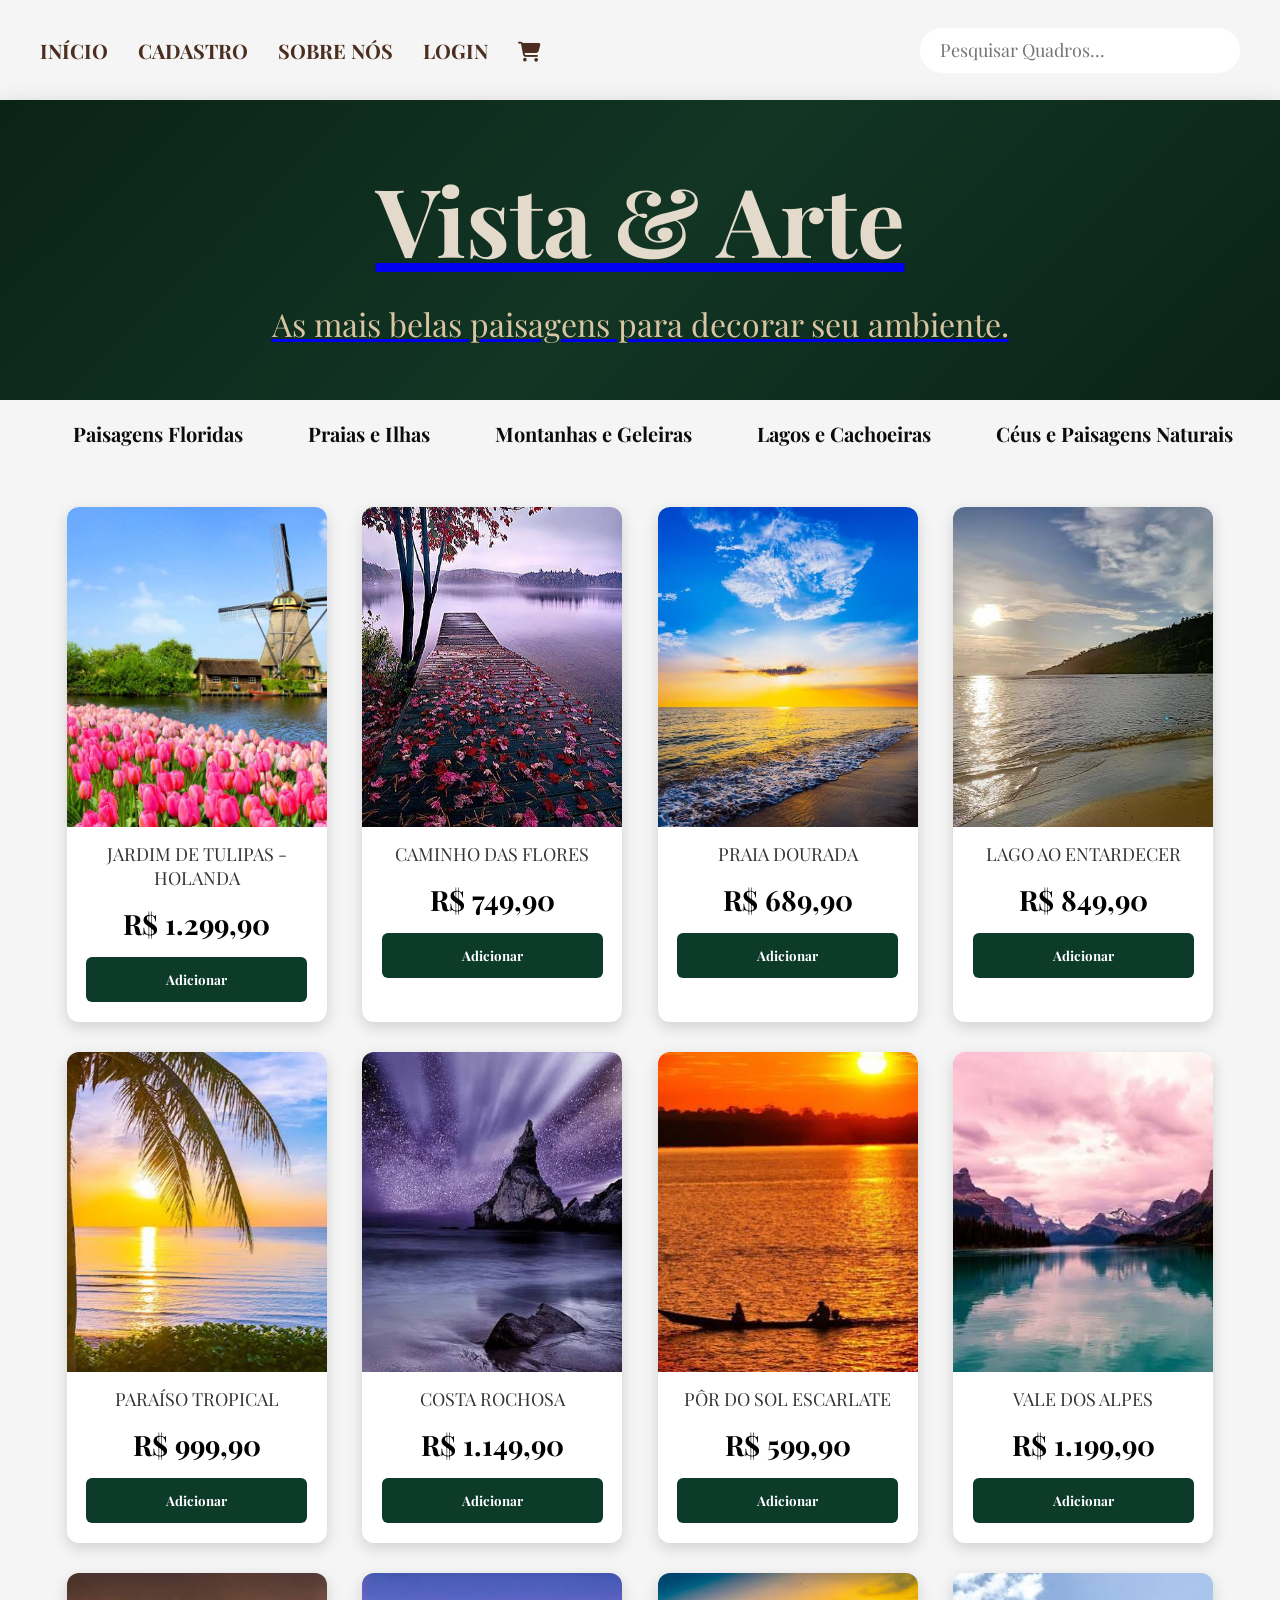
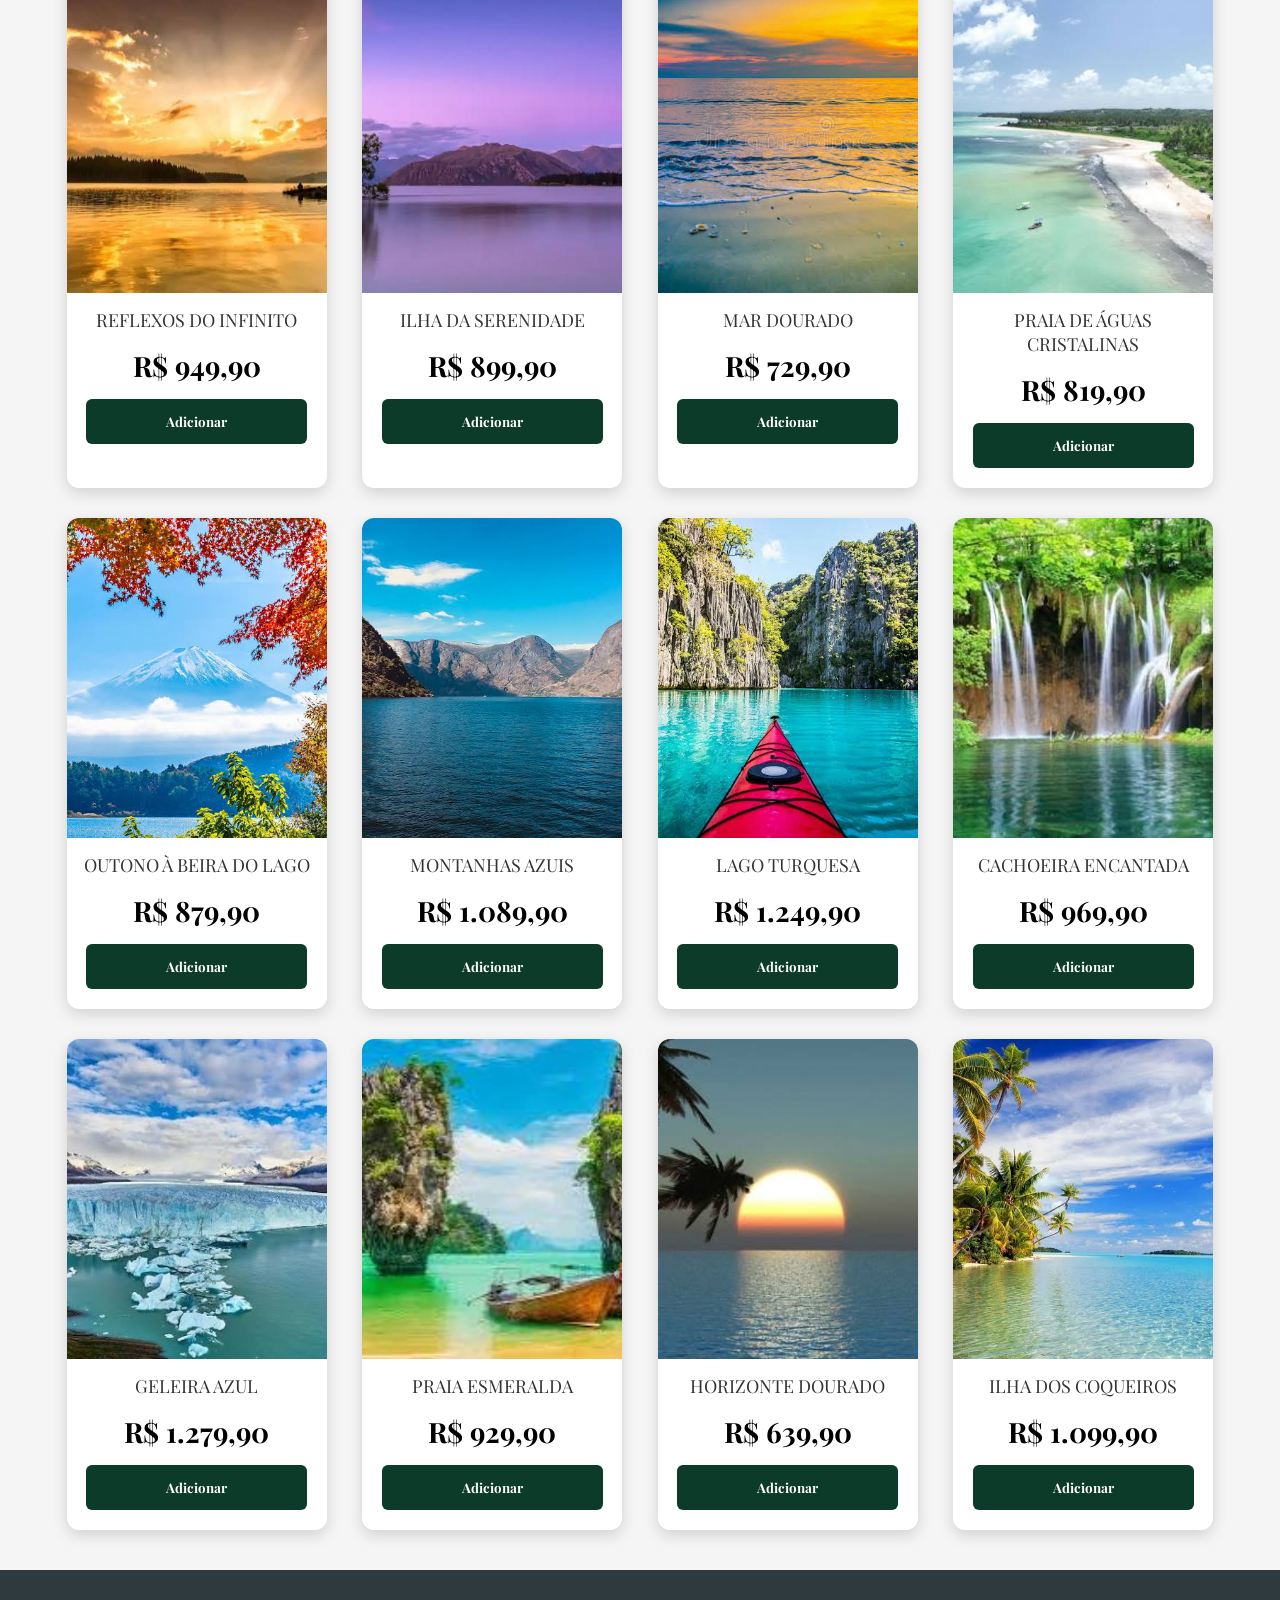
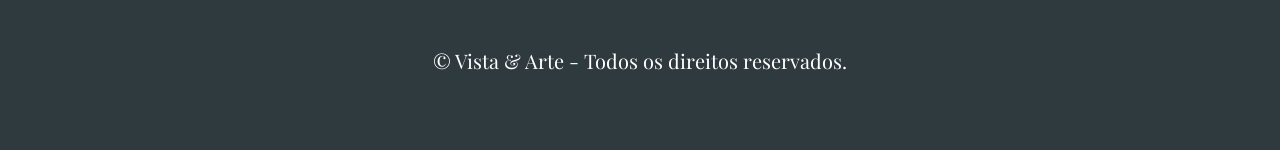
==== commit 25dfb0b1: "criado novos textos" ====
--- a/index.html
+++ b/index.html
@@ -13,6 +13,7 @@
 </head>
 
 <body>
+    
 
     <!-- CABEÇALHO -->
     <header id="cabecalho">
@@ -40,7 +41,7 @@
         </div>
 
     </header>
-
+   
     <!-- BANNER -->
     <section id="pesquisa">
 
@@ -52,14 +53,13 @@
     </section>
     <section id="secoes-produtos">
         <ul id="menu-secoes">
-       <li><a href="#" class="lnk-secao">Seção 01</a></li>
-        <li><a href="#" class="lnk-secao">Seção 02</a></li>
-        <li><a href="#" class="lnk-secao">Seção 03</a></li>
-        <li><a href="#" class="lnk-secao">Seção 04</a></li>
-        <li><a href="#" class="lnk-secao">Seção 05</a></li>
+            <li><a href="#" class="lnk-secao">Paisagens Floridas</a></li>
+            <li><a href="#" class="lnk-secao">Praias e Ilhas</a></li>
+            <li><a href="#" class="lnk-secao">Montanhas e Geleiras</a></li>
+            <li><a href="#" class="lnk-secao">Lagos e Cachoeiras</a></li>
+            <li><a href="#" class="lnk-secao">Céus e Paisagens Naturais</a></li>
         </ul>
     </section>
-
 
     <!-- CONTEÚDO -->
     <main>
--- a/css/style_estrutura_pagina.css
+++ b/css/style_estrutura_pagina.css
@@ -280,4 +280,30 @@
 #menu-secoes .lnk-secao:hover{
     background: #0d3b2a;
     color: white;
+}
+#menu-secoes{
+    display: flex;
+    justify-content: center;
+    align-items: center;
+    gap: 25px;
+    list-style: none;
+}
+
+#menu-secoes li{
+    list-style: none;
+}
+
+#menu-secoes .lnk-secao{
+    text-decoration: none;
+    color: #0e0c0b;
+    font-size: 20px;
+    font-weight: bold;
+    padding: 10px 20px;
+    border-radius: 8px;
+    transition: .3s;
+}
+
+#menu-secoes .lnk-secao:hover{
+    background: #0d3b2a;
+    color: white;
 }
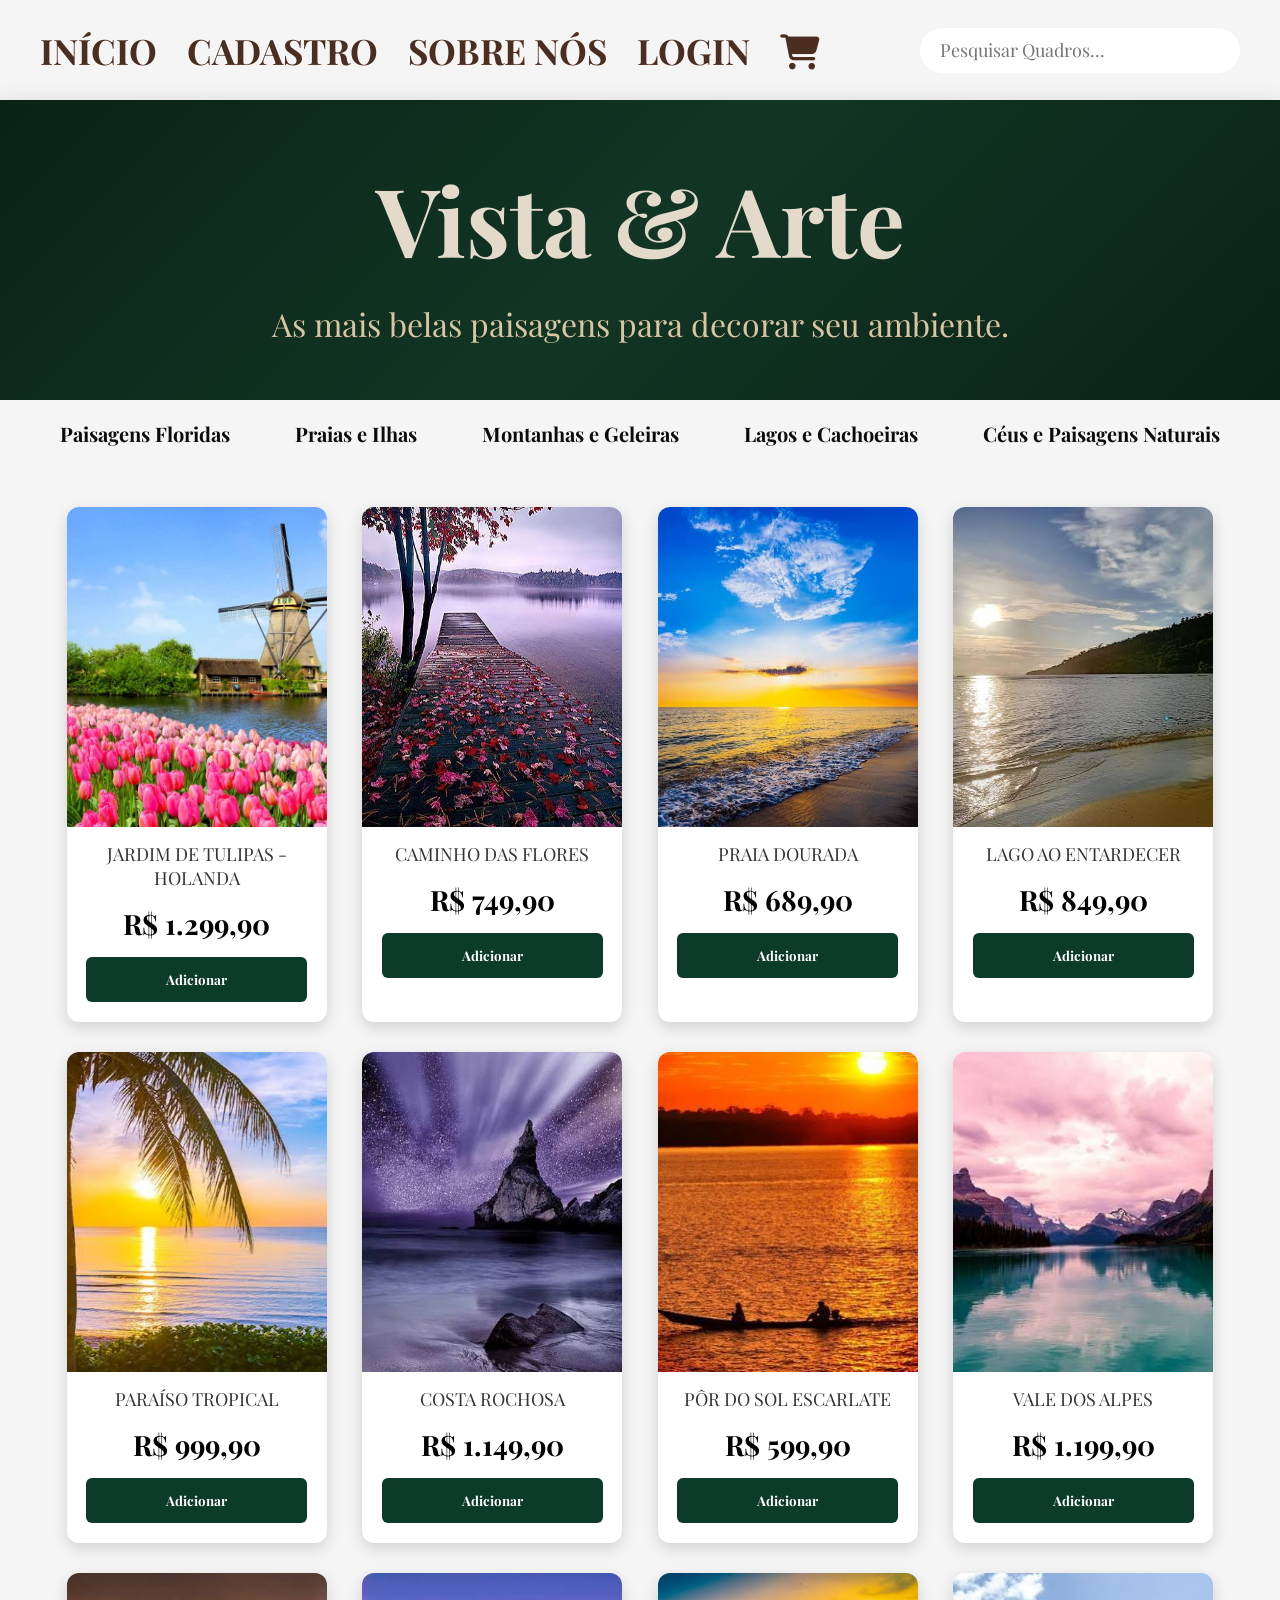
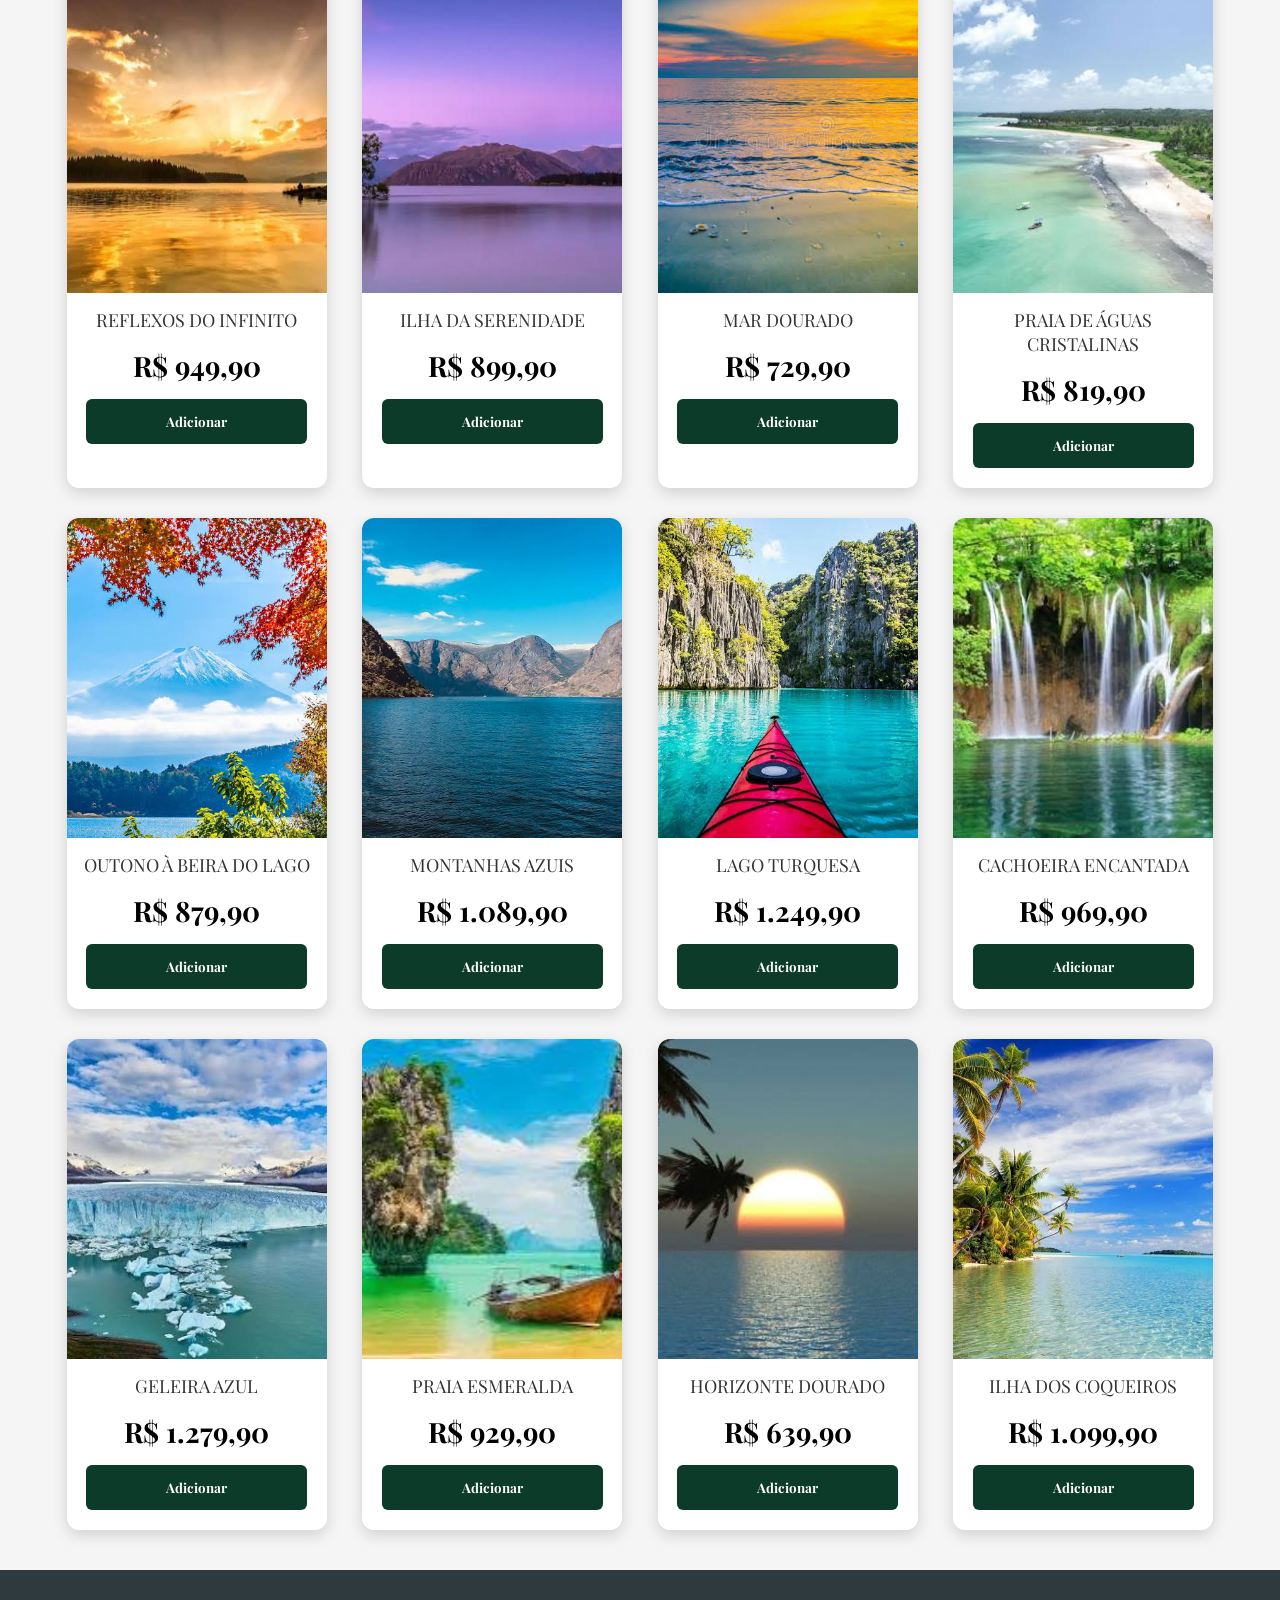
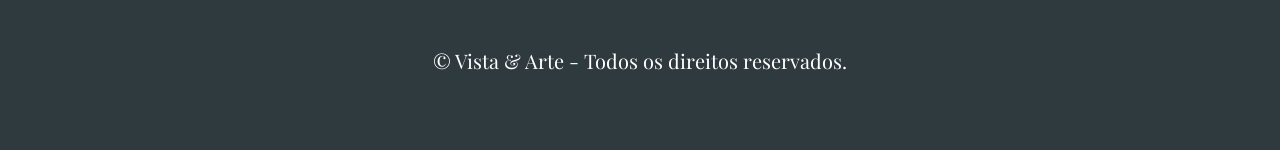
==== commit d9a689fb: "adicionado explicações para melhor entendimento" ====
--- a/index.html
+++ b/index.html
@@ -2,220 +2,290 @@
 <html lang="pt-BR">
 
 <head>
+
+    <!-- ================= CONFIGURAÇÕES DA PÁGINA ================= -->
+
     <meta charset="UTF-8">
     <meta name="viewport" content="width=device-width, initial-scale=1.0">
+
+    <!-- Título da aba do navegador -->
     <title>Vista & Arte</title>
 
+    <!-- Arquivo CSS -->
     <link rel="stylesheet" href="css/style_estrutura_pagina.css">
+
+    <!-- Biblioteca de ícones Font Awesome -->
     <link rel="stylesheet" href="https://cdnjs.cloudflare.com/ajax/libs/font-awesome/6.7.2/css/all.min.css">
+
 </head>
 
-</head>
-
 <body>
-    
-
-    <!-- CABEÇALHO -->
+
+    <!-- ================= CABEÇALHO ================= -->
+
     <header id="cabecalho">
 
+        <!-- Menu de navegação -->
         <nav id="menu">
+
             <ul>
+
                 <li><a href="index.html">Início</a></li>
+
                 <li><a href="paginas/cadastro.html">Cadastro</a></li>
+
                 <li><a href="paginas/sobrenos.html">Sobre Nós</a></li>
+
                 <li><a href="paginas/login.html">Login</a></li>
 
+                <!-- Ícone do carrinho -->
                 <li>
+
                     <a href="paginas/carrinho.html">
-                       
+
                         <i class="fa-solid fa-cart-shopping"></i>
+
+                    </a>
+
                 </li>
+
             </ul>
+
         </nav>
 
+        <!-- Campo de pesquisa -->
         <div class="pesquisa-header">
+
             <input
                 type="text"
                 class="input-pesquisa"
                 placeholder="Pesquisar Quadros...">
+
         </div>
 
     </header>
-   
-    <!-- BANNER -->
+
+
+    <!-- ================= BANNER ================= -->
+
     <section id="pesquisa">
 
         <div class="texto-banner">
+
             <h2>Vista & Arte</h2>
+
             <p>As mais belas paisagens para decorar seu ambiente.</p>
+
         </div>
 
     </section>
+
+
+    <!-- ================= MENU DE CATEGORIAS ================= -->
+
     <section id="secoes-produtos">
+
         <ul id="menu-secoes">
+
             <li><a href="#" class="lnk-secao">Paisagens Floridas</a></li>
+
             <li><a href="#" class="lnk-secao">Praias e Ilhas</a></li>
+
             <li><a href="#" class="lnk-secao">Montanhas e Geleiras</a></li>
+
             <li><a href="#" class="lnk-secao">Lagos e Cachoeiras</a></li>
+
             <li><a href="#" class="lnk-secao">Céus e Paisagens Naturais</a></li>
+
         </ul>
+
     </section>
 
-    <!-- CONTEÚDO -->
+
+    <!-- ================= CONTEÚDO PRINCIPAL ================= -->
+
     <main>
 
+        <!-- Lista de produtos -->
         <section id="cards">
 
+            <!-- Produto 1 -->
             <div class="card">
                 <img src="imagens/Jardim de tulipas Holanda.jpg" alt="Jardim de Tulipas - Holanda">
                 <p>Jardim de Tulipas - Holanda</p>
                 <h2>R$ 1.299,90</h2>
-                <button class="btn-add">Adicionar</button>
-            </div>
-
+                <button class="btn-add" data-id="1">Adicionar</button>
+            </div>
+
+            <!-- Produto 2 -->
             <div class="card">
                 <img src="imagens/Caminho das Flores.jpg" alt="Caminho das Flores">
                 <p>Caminho das Flores</p>
                 <h2>R$ 749,90</h2>
-                <button class="btn-add">Adicionar</button>
-            </div>
-
+                <button class="btn-add" data-id="2">Adicionar</button>
+            </div>
+
+            <!-- Produto 3 -->
             <div class="card">
                 <img src="imagens/Praia Dourada.jpg" alt="Praia Dourada">
                 <p>Praia Dourada</p>
                 <h2>R$ 689,90</h2>
-                <button class="btn-add">Adicionar</button>
-            </div>
-
+                <button class="btn-add" data-id="3">Adicionar</button>
+            </div>
+
+            <!-- Produto 4 -->
             <div class="card">
                 <img src="imagens/Lago ao Entardecer.jpg" alt="Lago ao Entardecer">
                 <p>Lago ao Entardecer</p>
                 <h2>R$ 849,90</h2>
-                <button class="btn-add">Adicionar</button>
-            </div>
-
+                <button class="btn-add" data-id="4">Adicionar</button>
+            </div>
+
+            <!-- Produto 5 -->
             <div class="card">
                 <img src="imagens/Paraíso Tropical.jpg" alt="Paraíso Tropical">
                 <p>Paraíso Tropical</p>
                 <h2>R$ 999,90</h2>
-                <button class="btn-add">Adicionar</button>
-            </div>
-
+                <button class="btn-add" data-id="5">Adicionar</button>
+            </div>
+
+            <!-- Produto 6 -->
             <div class="card">
                 <img src="imagens/Costa Rochosa.jpg" alt="Costa Rochosa">
                 <p>Costa Rochosa</p>
                 <h2>R$ 1.149,90</h2>
-                <button class="btn-add">Adicionar</button>
-            </div>
-
+                <button class="btn-add" data-id="6">Adicionar</button>
+            </div>
+
+            <!-- Produto 7 -->
             <div class="card">
                 <img src="imagens/Pôr do Sol Escarlate.jpg" alt="Pôr do Sol Escarlate">
                 <p>Pôr do Sol Escarlate</p>
                 <h2>R$ 599,90</h2>
-                <button class="btn-add">Adicionar</button>
-            </div>
-
+                <button class="btn-add" data-id="7">Adicionar</button>
+            </div>
+
+            <!-- Produto 8 -->
             <div class="card">
                 <img src="imagens/Vale dos Alpes.jpg" alt="Vale dos Alpes">
                 <p>Vale dos Alpes</p>
                 <h2>R$ 1.199,90</h2>
-                <button class="btn-add">Adicionar</button>
-            </div>
-
+                <button class="btn-add" data-id="8">Adicionar</button>
+            </div>
+
+            <!-- Produto 9 -->
             <div class="card">
                 <img src="imagens/Reflexos do Infinito.jpg" alt="Reflexos do Infinito">
                 <p>Reflexos do Infinito</p>
                 <h2>R$ 949,90</h2>
-                <button class="btn-add">Adicionar</button>
-            </div>
-
+                <button class="btn-add" data-id="9">Adicionar</button>
+            </div>
+
+            <!-- Produto 10 -->
             <div class="card">
                 <img src="imagens/Ilha da Serenidade.jpg" alt="Ilha da Serenidade">
                 <p>Ilha da Serenidade</p>
                 <h2>R$ 899,90</h2>
-                <button class="btn-add">Adicionar</button>
-            </div>
-
+                <button class="btn-add" data-id="10">Adicionar</button>
+            </div>
+
+            <!-- Produto 11 -->
             <div class="card">
                 <img src="imagens/Mar Dourado.jpg" alt="Mar Dourado">
                 <p>Mar Dourado</p>
                 <h2>R$ 729,90</h2>
-                <button class="btn-add">Adicionar</button>
-            </div>
-
+                <button class="btn-add" data-id="11">Adicionar</button>
+            </div>
+
+            <!-- Produto 12 -->
             <div class="card">
                 <img src="imagens/Praia de Águas Cristalinas.jpg" alt="Praia de Águas Cristalinas">
                 <p>Praia de Águas Cristalinas</p>
                 <h2>R$ 819,90</h2>
-                <button class="btn-add">Adicionar</button>
-            </div>
-
+                <button class="btn-add" data-id="12">Adicionar</button>
+            </div>
+
+            <!-- Produto 13 -->
             <div class="card">
                 <img src="imagens/Outono à Beira do Lago.jpg" alt="Outono à Beira do Lago">
                 <p>Outono à Beira do Lago</p>
                 <h2>R$ 879,90</h2>
-                <button class="btn-add">Adicionar</button>
-            </div>
-
+                <button class="btn-add" data-id="13">Adicionar</button>
+            </div>
+
+            <!-- Produto 14 -->
             <div class="card">
                 <img src="imagens/Montanhas Azuis.jpg" alt="Montanhas Azuis">
                 <p>Montanhas Azuis</p>
                 <h2>R$ 1.089,90</h2>
-                <button class="btn-add">Adicionar</button>
-            </div>
-
+                <button class="btn-add" data-id="14">Adicionar</button>
+            </div>
+
+            <!-- Produto 15 -->
             <div class="card">
                 <img src="imagens/Lago Turquesa.jpg" alt="Lago Turquesa">
                 <p>Lago Turquesa</p>
                 <h2>R$ 1.249,90</h2>
-                <button class="btn-add">Adicionar</button>
-            </div>
-
+                <button class="btn-add" data-id="15">Adicionar</button>
+            </div>
+
+            <!-- Produto 16 -->
             <div class="card">
                 <img src="imagens/Cachoeira Encantada.jpg" alt="Cachoeira Encantada">
                 <p>Cachoeira Encantada</p>
                 <h2>R$ 969,90</h2>
-                <button class="btn-add">Adicionar</button>
-            </div>
-
+                <button class="btn-add" data-id="16">Adicionar</button>
+            </div>
+
+            <!-- Produto 17 -->
             <div class="card">
                 <img src="imagens/Geleira Azul.jpg" alt="Geleira Azul">
                 <p>Geleira Azul</p>
                 <h2>R$ 1.279,90</h2>
-                <button class="btn-add">Adicionar</button>
-            </div>
-
+                <button class="btn-add" data-id="17">Adicionar</button>
+            </div>
+
+            <!-- Produto 18 -->
             <div class="card">
                 <img src="imagens/Praia Esmeralda.jpg" alt="Praia Esmeralda">
                 <p>Praia Esmeralda</p>
                 <h2>R$ 929,90</h2>
-                <button class="btn-add">Adicionar</button>
-            </div>
-
+                <button class="btn-add" data-id="18">Adicionar</button>
+            </div>
+
+            <!-- Produto 19 -->
             <div class="card">
                 <img src="imagens/Horizonte Dourado.jpg" alt="Horizonte Dourado">
                 <p>Horizonte Dourado</p>
                 <h2>R$ 639,90</h2>
-                <button class="btn-add">Adicionar</button>
-            </div>
-
+                <button class="btn-add" data-id="19">Adicionar</button>
+            </div>
+
+            <!-- Produto 20 -->
             <div class="card">
                 <img src="imagens/Ilha dos Coqueiros.jpg" alt="Ilha dos Coqueiros">
                 <p>Ilha dos Coqueiros</p>
                 <h2>R$ 1.099,90</h2>
-                <button class="btn-add">Adicionar</button>
+                <button class="btn-add" data-id="20">Adicionar</button>
             </div>
 
         </section>
 
     </main>
 
-    <!-- RODAPÉ -->
+
+    <!-- ================= RODAPÉ ================= -->
+
     <footer id="rodape">
+
         <p>&copy; Vista & Arte - Todos os direitos reservados.</p>
+
     </footer>
 
-    <script src="js/script.js"></script>
+
+    <!-- ================= JAVASCRIPT ================= -->
+
+    <script type="module" src="js/script.js"></script>
 
 </body>
 
--- a/css/style_estrutura_pagina.css
+++ b/css/style_estrutura_pagina.css
@@ -1,7 +1,12 @@
-/* IMPORTANDO A FONTE DO GOOGLE */
+/* ================= IMPORTAÇÃO DA FONTE ================= */
+
+/* Importa a fonte Playfair Display do Google Fonts */
 @import url('https://fonts.googleapis.com/css2?family=Playfair+Display:wght@400;700&display=swap');
 
-/* CONFIGURAÇÕES GERAIS */
+
+/* ================= CONFIGURAÇÕES GERAIS ================= */
+
+/* Remove margens e espaçamentos padrão de todos os elementos */
 *{
     margin: 0;
     padding: 0;
@@ -9,7 +14,10 @@
     font-family: "Playfair Display", serif;
 }
 
-/* VARIÁVEIS */
+
+/* ================= VARIÁVEIS DE CORES ================= */
+
+/* Cores reutilizadas em todo o site */
 :root{
     --cor01:#241f2c;
     --cor02:#575b99;
@@ -17,12 +25,18 @@
     --branca:#ffffff;
 }
 
-/* BODY */
+
+/* ================= CORPO DA PÁGINA ================= */
+
+/* Define a cor de fundo da página */
 body{
     background-color: #f5f5f5;
 }
 
-/* CONTAINER PRINCIPAL */
+
+/* ================= CONTAINER PRINCIPAL ================= */
+
+/* Centraliza todo o conteúdo da página */
 #geral{
     width: 100%;
     display: flex;
@@ -30,7 +44,10 @@
     align-items: center;
 }
 
-/* CABEÇALHO */
+
+/* ================= CABEÇALHO ================= */
+
+/* Área superior da página */
 #cabecalho{
     width: 100%;
     height: 100px;
@@ -40,7 +57,10 @@
     align-items: center;
 }
 
-/* MENU */
+
+/* ================= MENU PRINCIPAL ================= */
+
+/* Lista do menu */
 #menu ul{
     display: flex;
     align-items: center;
@@ -48,25 +68,31 @@
     list-style: none;
 }
 
+/* Ícones do menu */
 #menu ul img{
     width: 25px;
     height: 25px;
 }
 
+/* Links do menu */
 #menu a{
     text-decoration: none;
     color: #4b2e1f;
     text-transform: uppercase;
-    font-size:35 px;
+    font-size:35px;
     font-weight: bold;
     transition: .3s;
 }
 
+/* Efeito ao passar o mouse */
 #menu a:hover{
     color: #8b5e3c;
 }
 
-/* CAMPO DE PESQUISA */
+
+/* ================= CAMPO DE PESQUISA ================= */
+
+/* Caixa de pesquisa do cabeçalho */
 .pesquisa-header input{
     width: 320px;
     height: 45px;
@@ -77,10 +103,10 @@
     outline: none;
 }
 
-/* ===========================
-   BANNER PRINCIPAL
-=========================== */
-
+
+/* ================= BANNER PRINCIPAL ================= */
+
+/* Área do banner */
 #pesquisa{
     width: 100%;
     height: 300px;
@@ -95,10 +121,12 @@
     box-shadow: 0 10px 25px rgba(0,0,0,.25);
 }
 
+/* Centraliza os textos do banner */
 .texto-banner{
     text-align: center;
 }
 
+/* Título do banner */
 .texto-banner h2{
     color: #e4dacb;
     font-size: 95px;
@@ -106,11 +134,13 @@
     margin-bottom: 20px;
 }
 
+/* Subtítulo do banner */
 .texto-banner p{
     color: #d9c5a1;
     font-size: 32px;
 }
 
+/* Área reservada para conteúdo adicional após o banner */
 .texto-banner::after{
     display:block;
     color:#c6a15b;
@@ -118,8 +148,10 @@
     margin-top:15px;
 }
 
-/* CARDS */
-
+
+/* ================= ÁREA DOS CARDS ================= */
+
+/* Organiza os produtos em formato de grade */
 #cards{
     width: 90%;
     max-width: 1400px;
@@ -132,8 +164,10 @@
     justify-items: center;
 }
 
-/* CARD */
-
+
+/* ================= CARD DO PRODUTO ================= */
+
+/* Caixa individual de cada produto */
 .card{
     width: 260px;
     background: #ffffff;
@@ -147,12 +181,15 @@
     align-items: center;
 }
 
+/* Efeito ao passar o mouse */
 .card:hover{
     transform: translateY(-8px);
 }
 
-/* IMAGENS */
-
+
+/* ================= IMAGEM DO PRODUTO ================= */
+
+/* Ajusta a imagem do produto */
 .card img{
     width: 100%;
     height: 320px;
@@ -160,8 +197,10 @@
     display: block;
 }
 
-/* NOME */
-
+
+/* ================= NOME DO PRODUTO ================= */
+
+/* Nome do produto */
 .card p{
     width: 100%;
     padding: 15px;
@@ -171,16 +210,20 @@
     color:#333;
 }
 
-/* PREÇO */
-
+
+/* ================= PREÇO DO PRODUTO ================= */
+
+/* Valor do produto */
 .card h2{
     color:#000;
     margin-bottom:15px;
     font-size:28px;
 }
 
-/* BOTÃO */
-
+
+/* ================= BOTÃO DO CARD ================= */
+
+/* Botão de compra */
 .card button{
     width:85%;
     height:45px;
@@ -194,12 +237,15 @@
     transition:.3s;
 }
 
+/* Efeito ao passar o mouse */
 .card button:hover{
     background:#1b5e44;
 }
 
-/* RODAPÉ */
-
+
+/* ================= RODAPÉ ================= */
+
+/* Área inferior da página */
 #rodape{
     width:100%;
     height:180px;
@@ -214,7 +260,10 @@
     font-size:20px;
 }
 
-/* TÍTULO */ 
+
+/* ================= TÍTULO DA PÁGINA ================= */
+
+/* Título principal */
 header h1{
     text-align:center;
     font-size:50px;
@@ -222,8 +271,10 @@
     margin:20px 0;
 }
 
-/* MENU SECUNDÁRIO */
-
+
+/* ================= MENU SECUNDÁRIO ================= */
+
+/* Lista do menu secundário */
 nav ul{
     display:flex;
     justify-content:center;
@@ -231,12 +282,18 @@
     gap:30px;
 }
 
+/* Links do menu secundário */
 nav ul li a{
     text-decoration:none;
     color:#4b2e1f;
     font-size:20px;
     font-weight:bold;
 }
+
+
+/* ================= ÍCONE DO CARRINHO ================= */
+
+/* Imagem do carrinho */
 .carrinho{
     width: 35px;
     height: 35px;
@@ -246,15 +303,22 @@
     transition: transform .3s;
 }
 
+/* Aumenta o carrinho ao passar o mouse */
 .carrinho:hover{
     transform: scale(1.1);
 }
+
+
+/* ================= MENU DAS SEÇÕES ================= */
+
+/* Área onde ficam os links das categorias */
 #secoes-produtos{
     width: 100%;
     padding: 20px 0;
     background: #f5f5f5;
 }
 
+/* Lista das categorias */
 #menu-secoes{
     display: flex;
     justify-content: center;
@@ -263,10 +327,12 @@
     list-style: none;
 }
 
+/* Remove os marcadores da lista */
 #menu-secoes li{
     list-style: none;
 }
 
+/* Links das categorias */
 #menu-secoes .lnk-secao{
     text-decoration: none;
     color: #4b2e1f;
@@ -277,10 +343,18 @@
     transition: .3s;
 }
 
+/* Efeito ao passar o mouse */
 #menu-secoes .lnk-secao:hover{
     background: #0d3b2a;
     color: white;
 }
+
+
+/* ================= MENU DAS SEÇÕES (REPETIDO) ================= */
+
+/* Este bloco repete as configurações anteriores,
+   alterando apenas a cor inicial dos links. */
+
 #menu-secoes{
     display: flex;
     justify-content: center;
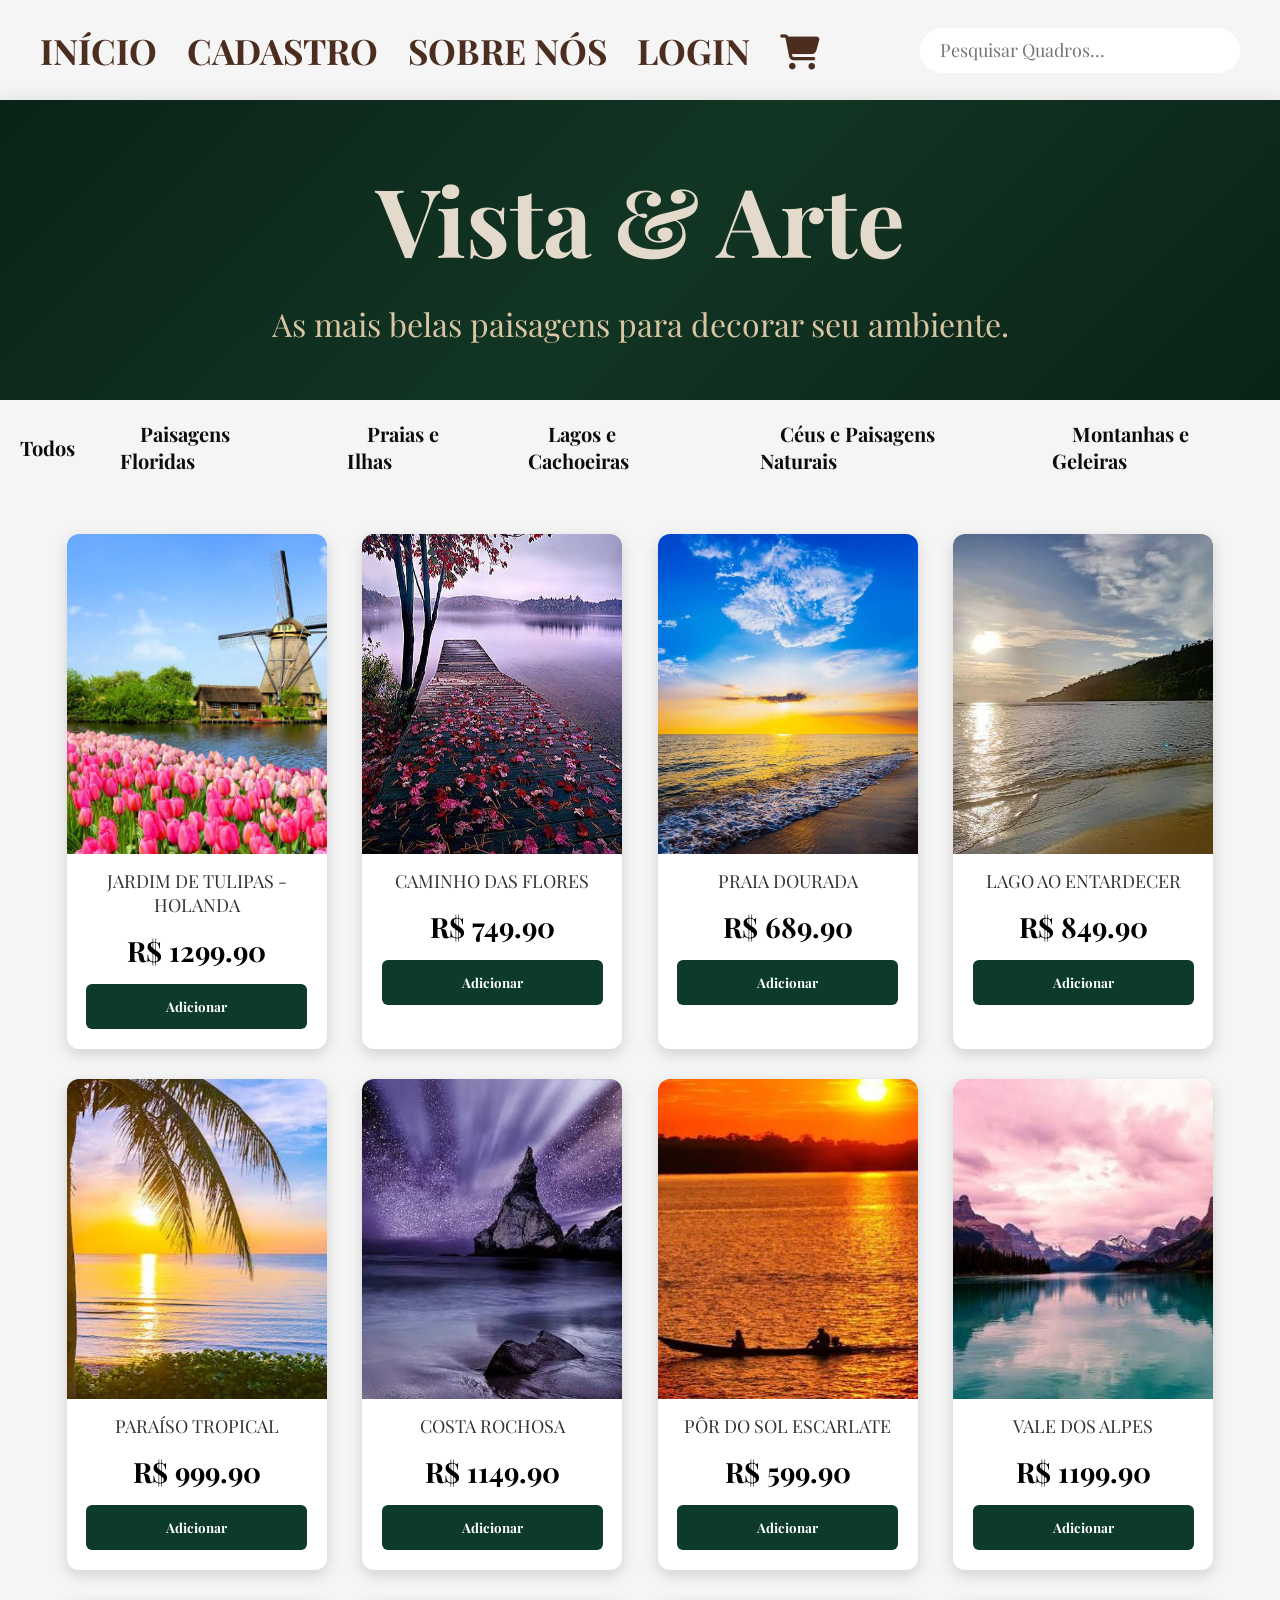
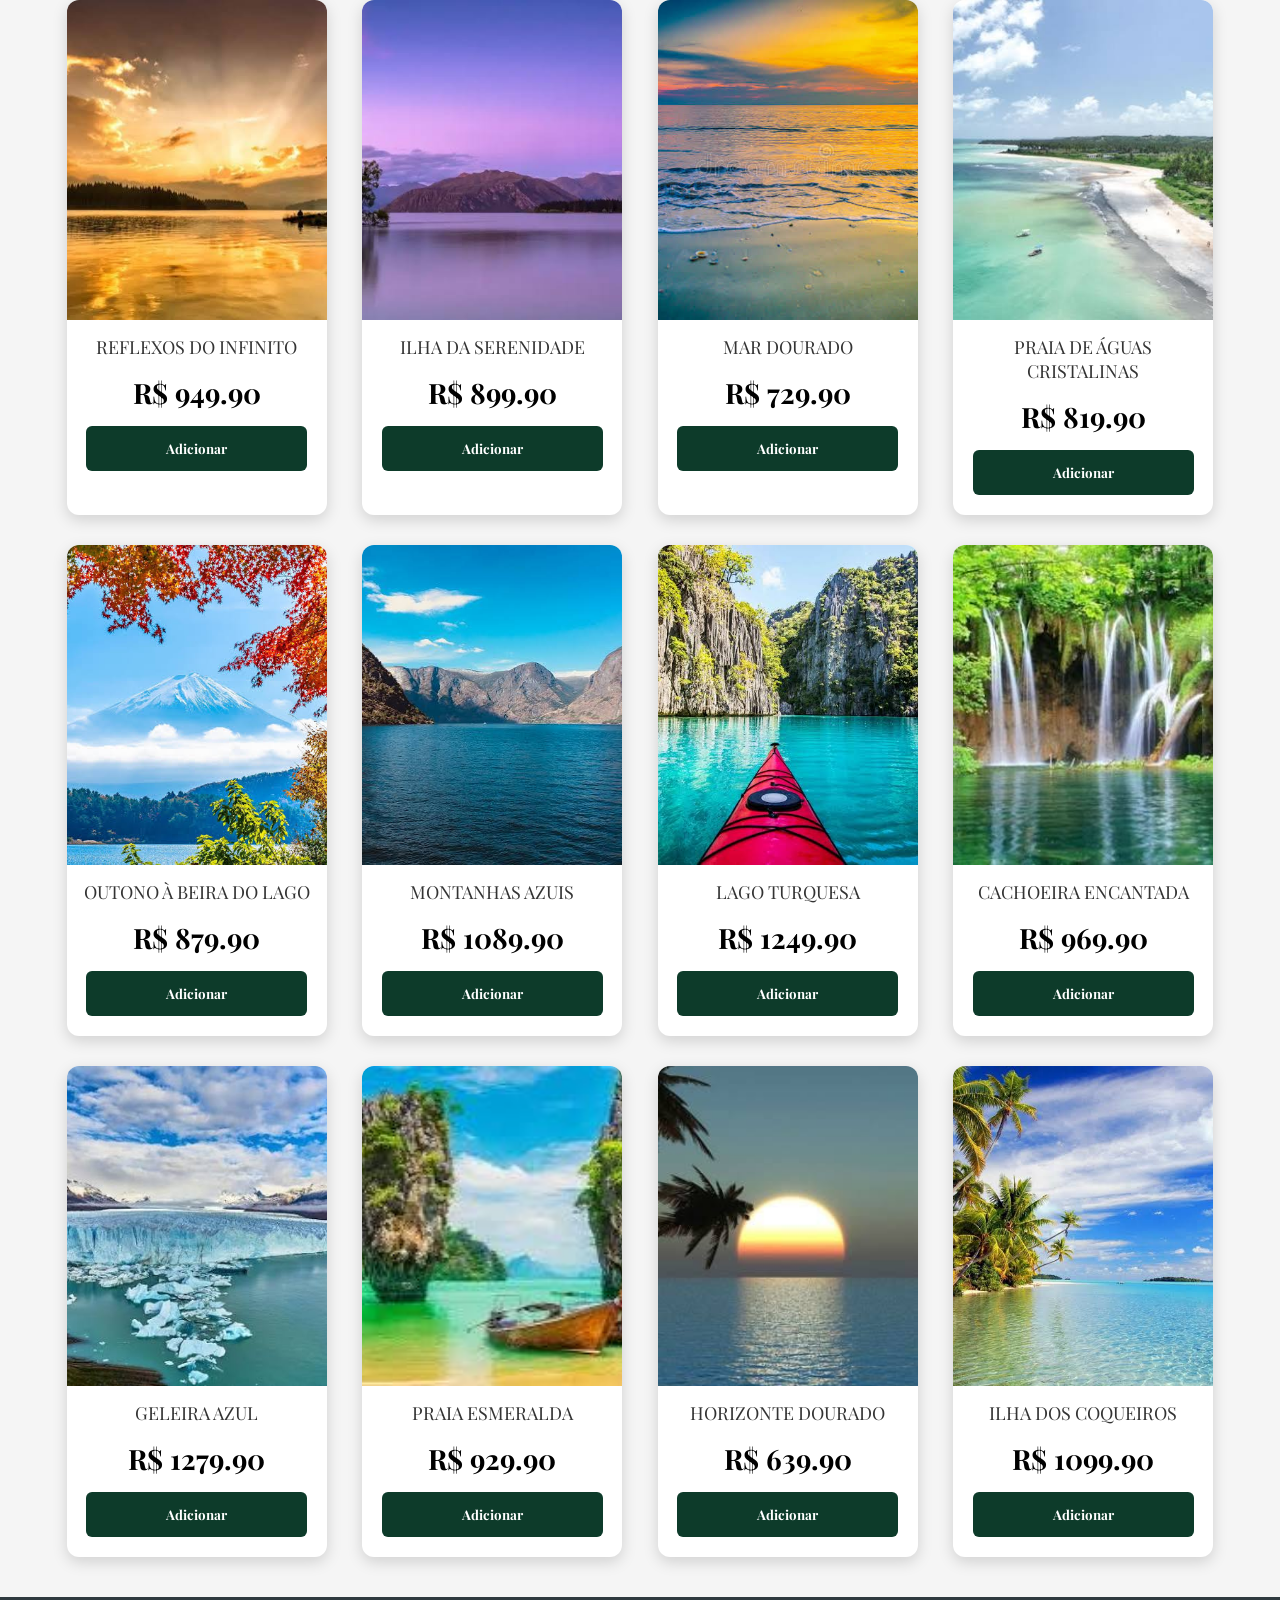
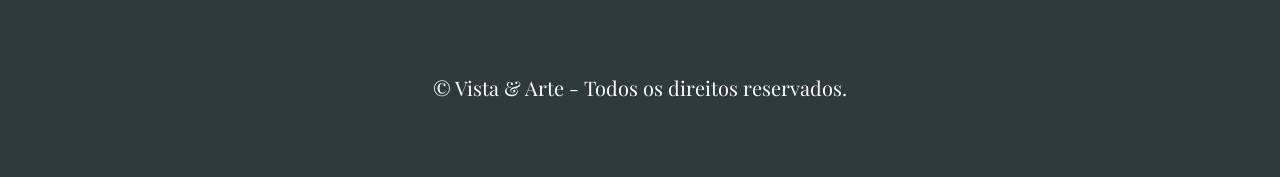
==== commit 83354bb5: "adicionado novos textos e nova pasta" ====
--- a/index.html
+++ b/index.html
@@ -285,8 +285,7 @@
 
     <!-- ================= JAVASCRIPT ================= -->
 
-    <script type="module" src="js/script.js"></script>
-
+    <script type="module" src="js/produtos.js"></script>
 </body>
 
 </html>
